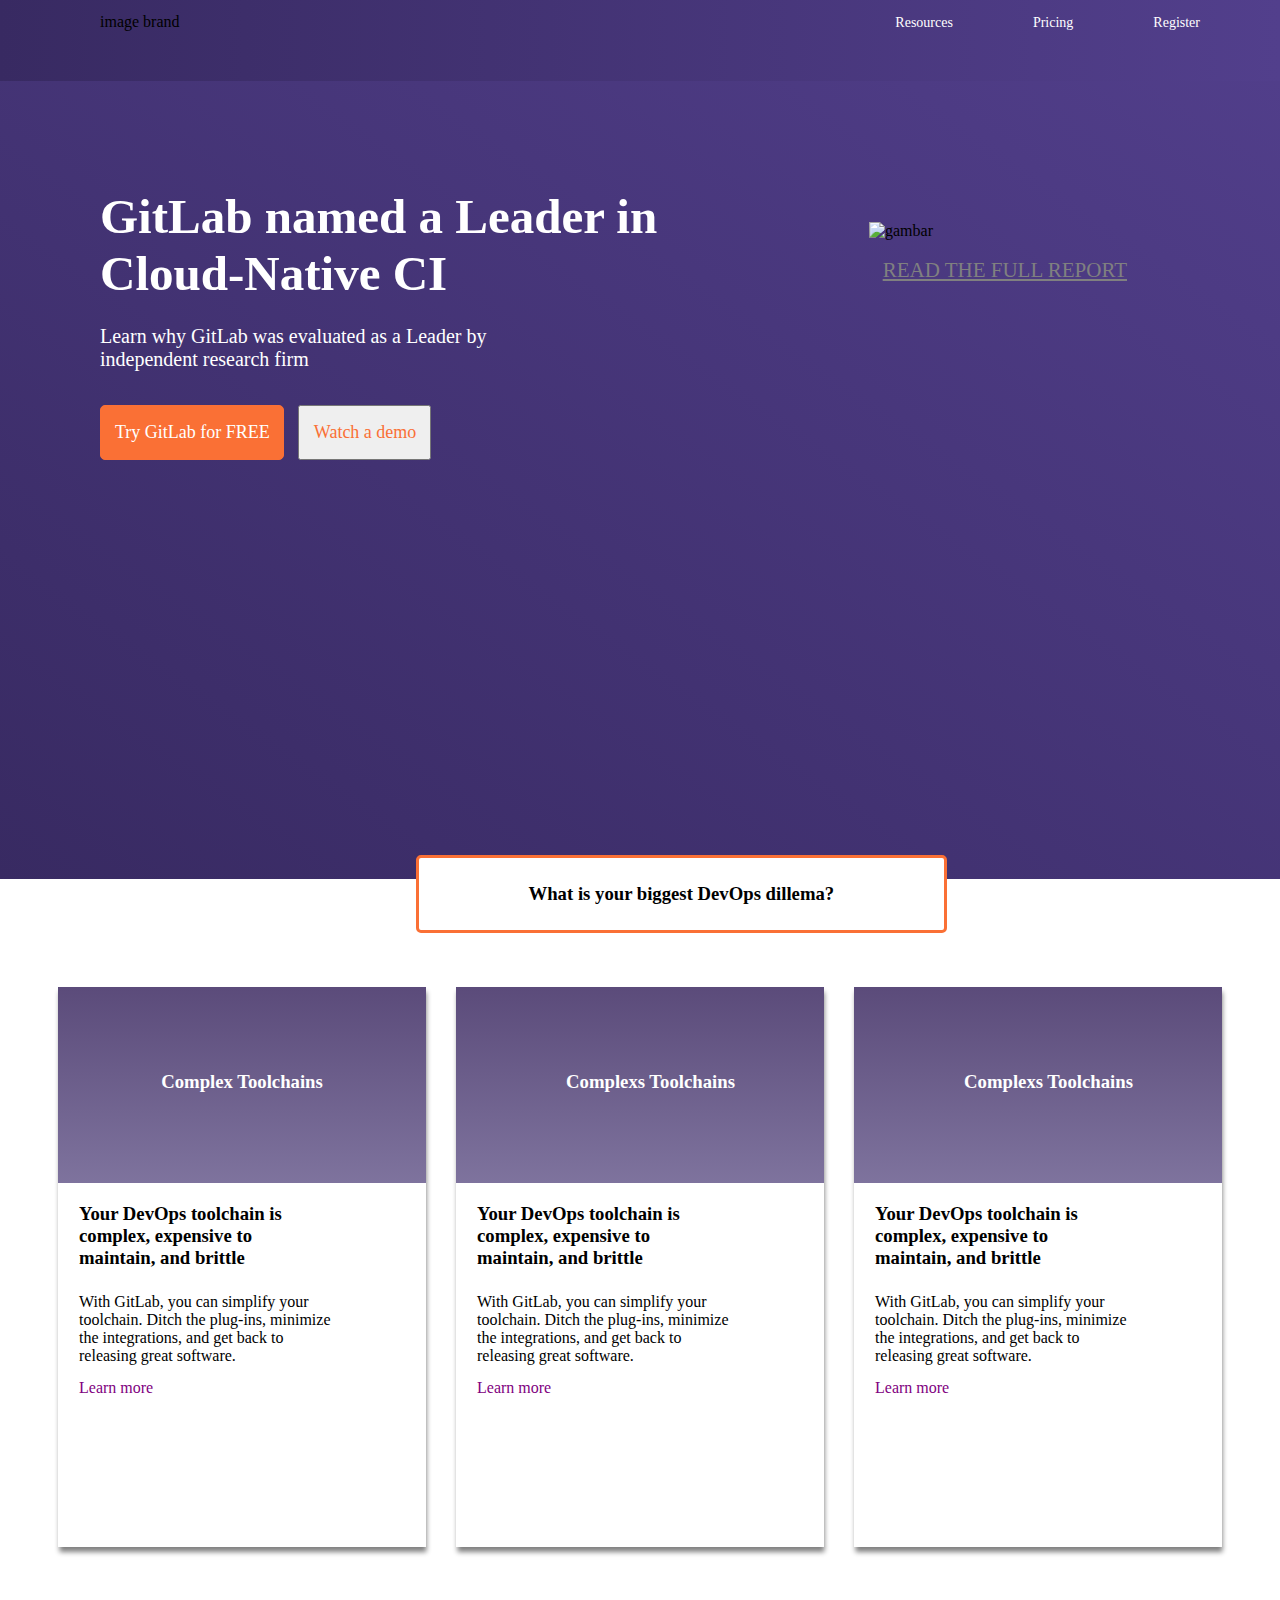
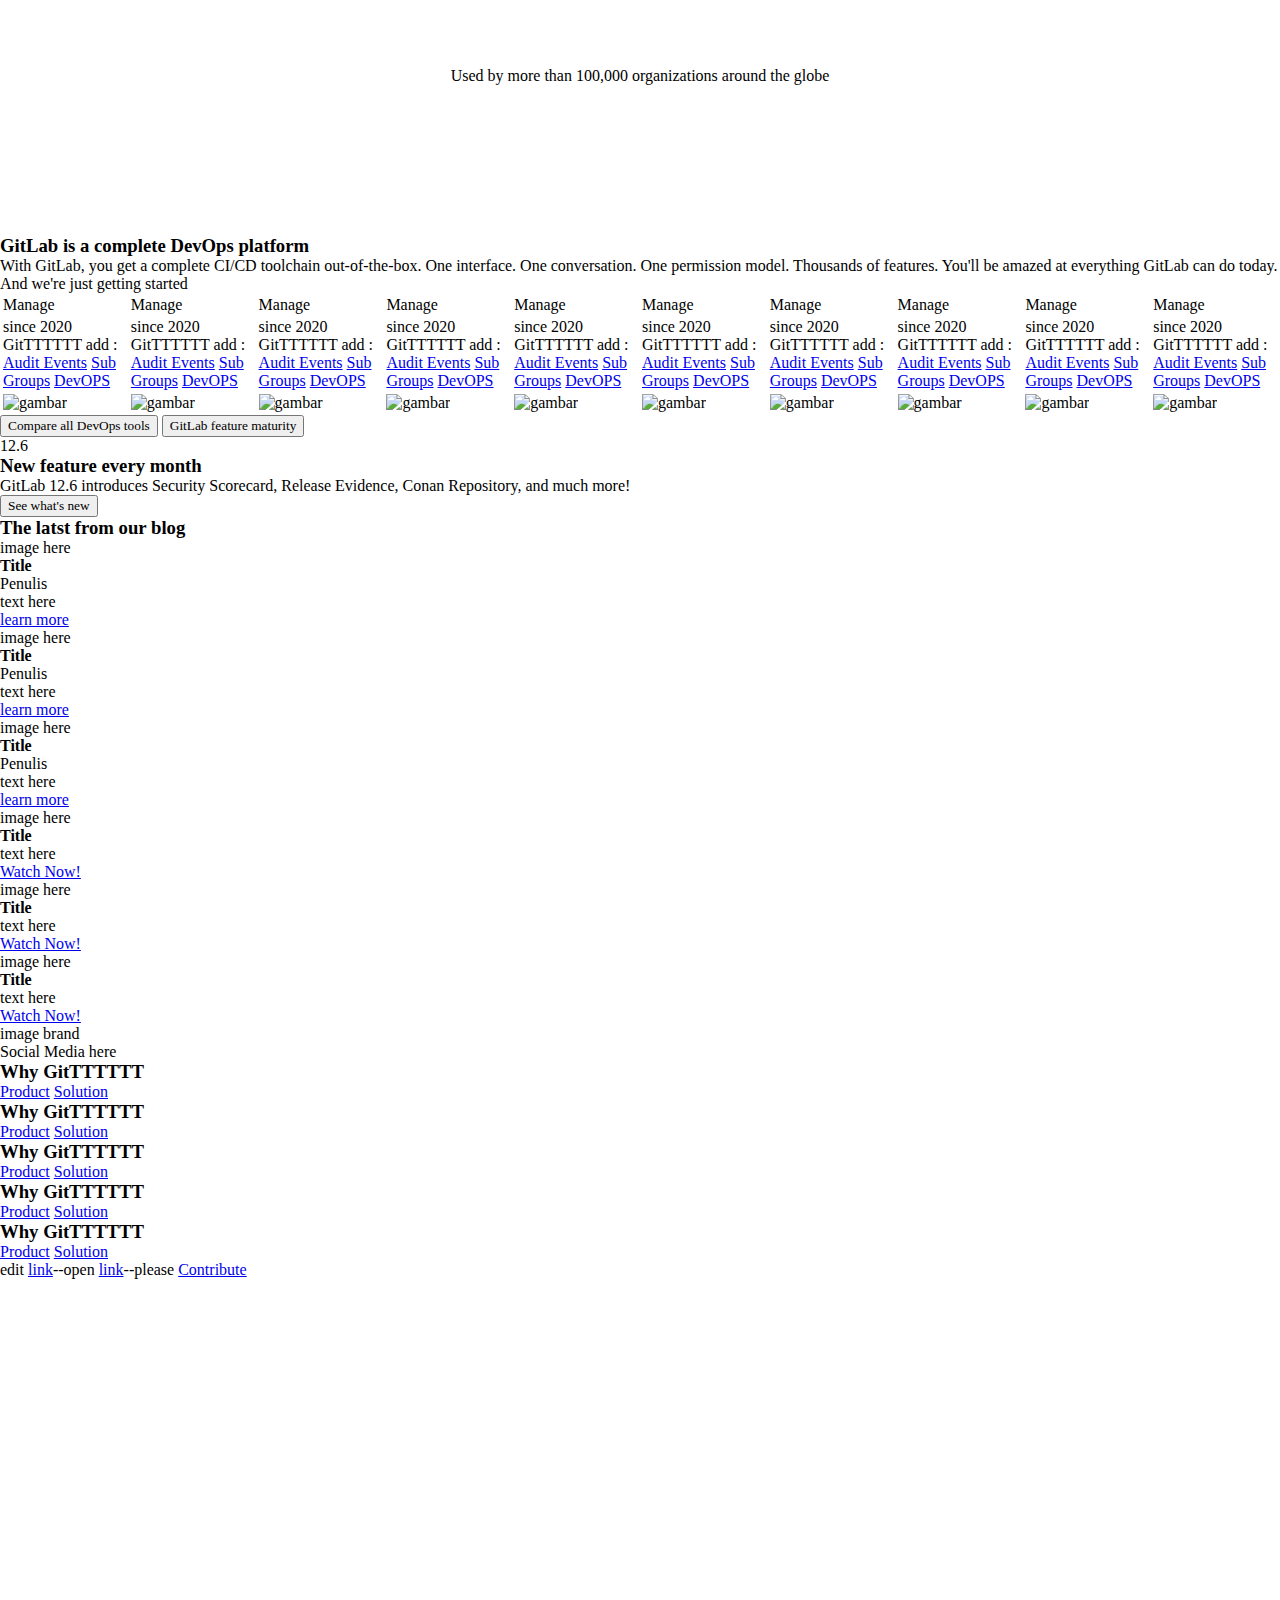
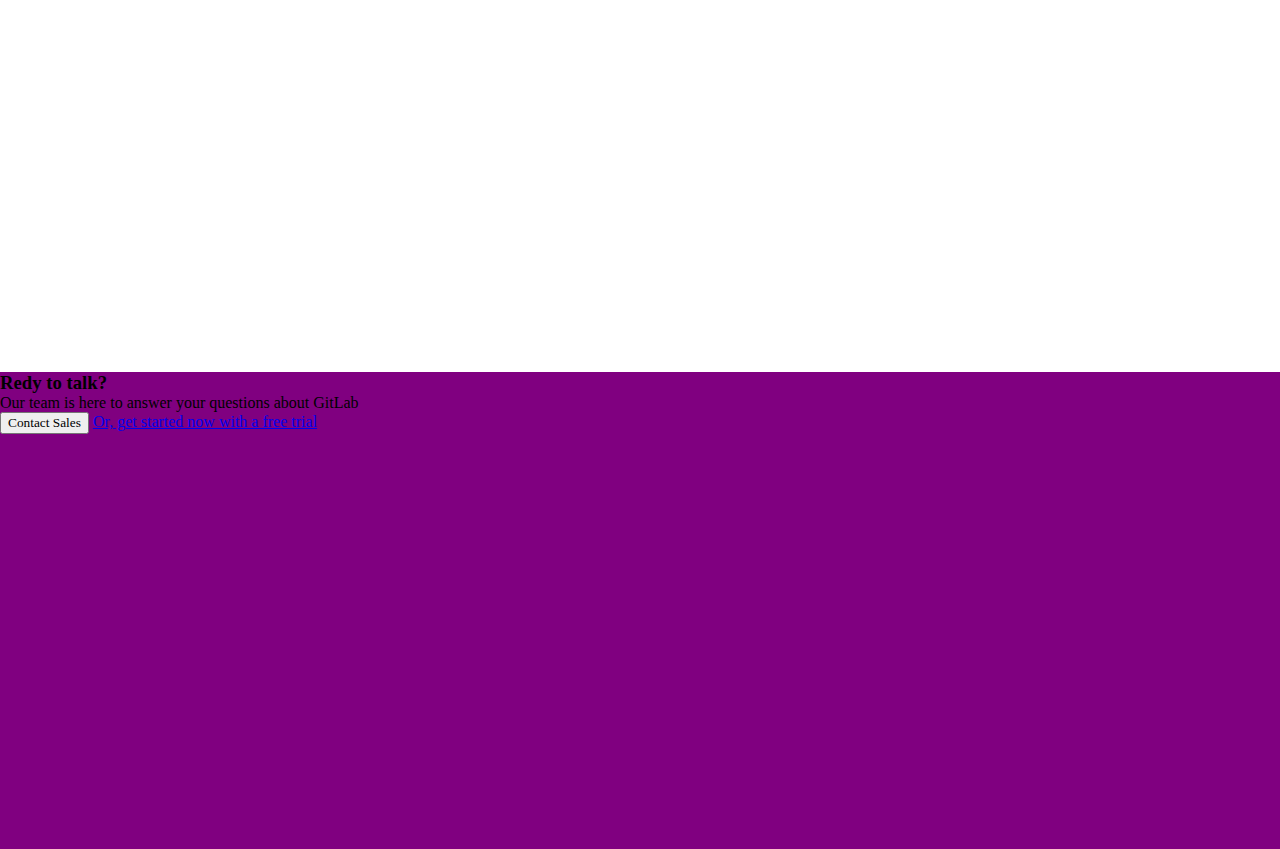
==== home.html @ 08afa69a "[HAKIM] Home finishing" ====
<!DOCTYPE html>
<!--pengenalan ini html 5-->
<html>
  <head>
    <title>My first template is likes gitlab</title>
    <link
      rel="stylesheet"
      href="./style/home.css"
      type="text/css"
      media="all"
    />
  </head>
  <body>
    <header>
      <div id="main-Nav">
        <div class="brand-Nav">image brand</div>
        <div class="list-Nav">
          <li><a href="#">Register</a></li>
          <li><a href="#">Pricing</a></li>
          <li><a href="#">Resources</a></li>
        </div>
      </div>
      <div id="main-HeaderBanner">
        <div id="left-HeaderBanner">
          <h1>GitLab named a Leader in<br />Cloud-Native CI</h1>
          <p>
            Learn why GitLab was evaluated as a Leader by<br />independent
            research firm
          </p>
          <button class="btn-try">Try GitLab for FREE</button>
          <button class="btn-watch">Watch a demo</button>
        </div>
        <div id="right-HeaderBanner">
          <img src="../images/sticky_note_PNG18952.png" alt="gambar" />
          <a href="#">READ THE FULL REPORT</a>
        </div>
      </div>
    </header>

    <section id="section-one">
      <div id="one-quotes">
        <h3>What is your biggest DevOps dillema?</h3>
      </div>
      <div id="one-flexbox">
        <div class="one-flexbox-1">
          <div class="one-flexbox-1-background">
            <h3>Complex Toolchains</h3>
          </div>
          <h3>
            Your DevOps toolchain is <br />
            complex, expensive to <br />maintain, and brittle
          </h3>
          <p>
            With GitLab, you can simplify your<br />toolchain. Ditch the
            plug-ins, minimize<br />the integrations, and get back to<br />releasing
            great software.
          </p>
          <p></p>
          <a href="#">Learn more</a>
        </div>
        <div class="one-flexbox-2">
          <div class="one-flexbox-1-background">
            <h3>Complexs Toolchains</h3>
          </div>
          <h3>
            Your DevOps toolchain is <br />
            complex, expensive to <br />maintain, and brittle
          </h3>
          <p>
            With GitLab, you can simplify your<br />toolchain. Ditch the
            plug-ins, minimize<br />the integrations, and get back to<br />releasing
            great software.
          </p>
          <p></p>
          <a href="#">Learn more</a>
        </div>
        <div class="one-flexbox-3">
          <div class="one-flexbox-1-background">
            <h3>Complexs Toolchains</h3>
          </div>
          <h3>
            Your DevOps toolchain is <br />
            complex, expensive to <br />maintain, and brittle
          </h3>
          <p>
            With GitLab, you can simplify your<br />toolchain. Ditch the
            plug-ins, minimize<br />the integrations, and get back to<br />releasing
            great software.
          </p>
          <p></p>
          <a href="#">Learn more</a>
        </div>
      </div>
      <p style="text-align: center;">
        Used by more than 100,000 organizations around the globe
      </p>
      <div id="one-sponsor">
        <img src="../images/icon/2448651-china/png/038-ink.png" alt="" />
        <img src="../images/icon/2448651-china/png/038-ink.png" alt="" />
        <img src="../images/icon/2448651-china/png/038-ink.png" alt="" />
        <img src="../images/icon/2448651-china/png/038-ink.png" alt="" />
        <img src="../images/icon/2448651-china/png/038-ink.png" alt="" />
        <img src="../images/icon/2448651-china/png/038-ink.png" alt="" />
        <img src="../images/icon/2448651-china/png/038-ink.png" alt="" />
        <img src="../images/icon/2448651-china/png/038-ink.png" alt="" />
        <img src="../images/icon/2448651-china/png/038-ink.png" alt="" />
      </div>

      <div id="one-sponsor">
        <img src="../images/icon/2448651-china/png/038-ink.png" alt="" />
        <img src="../images/icon/2448651-china/png/038-ink.png" alt="" />
        <img src="../images/icon/2448651-china/png/038-ink.png" alt="" />
        <img src="../images/icon/2448651-china/png/038-ink.png" alt="" />
        <img src="../images/icon/2448651-china/png/038-ink.png" alt="" />
        <img src="../images/icon/2448651-china/png/038-ink.png" alt="" />
        <img src="../images/icon/2448651-china/png/038-ink.png" alt="" />
        <img src="../images/icon/2448651-china/png/038-ink.png" alt="" />
        <img src="../images/icon/2448651-china/png/038-ink.png" alt="" />
      </div>

      <div id="one-sponsor">
        <img src="../images/icon/2448651-china/png/038-ink.png" alt="" />
        <img src="../images/icon/2448651-china/png/038-ink.png" alt="" />
        <img src="../images/icon/2448651-china/png/038-ink.png" alt="" />
        <img src="../images/icon/2448651-china/png/038-ink.png" alt="" />
        <img src="../images/icon/2448651-china/png/038-ink.png" alt="" />
        <img src="../images/icon/2448651-china/png/038-ink.png" alt="" />
      </div>
    </section>

    <section id="section-two">
      <h3>Redy to talk?</h3>
      <p>Our team is here to answer your questions about GitLab</p>
      <button>Contact Sales</button>
      <a href="#">Or, get started now with a free trial</a>
    </section>

    <section id="section-three">
      <h3>GitLab is a complete DevOps platform</h3>
      <p>
        With GitLab, you get a complete CI/CD toolchain out-of-the-box. One
        interface. One conversation. One permission model. Thousands of
        features. You'll be amazed at everything GitLab can do today. And we're
        just getting started
      </p>
      <table>
        <thead>
          <tr>
            <td>Manage</td>
            <td>Manage</td>
            <td>Manage</td>
            <td>Manage</td>
            <td>Manage</td>
            <td>Manage</td>
            <td>Manage</td>
            <td>Manage</td>
            <td>Manage</td>
            <td>Manage</td>
          </tr>
        </thead>
        <tbody>
          <tr>
            <td>
              <p>since 2020 GitTTTTTT add :</p>
              <a href="#">Audit Events</a>
              <a href="#">Sub Groups</a>
              <a href="#">DevOPS</a>
            </td>
            <td>
              <p>since 2020 GitTTTTTT add :</p>
              <a href="#">Audit Events</a>
              <a href="#">Sub Groups</a>
              <a href="#">DevOPS</a>
            </td>
            <td>
              <p>since 2020 GitTTTTTT add :</p>
              <a href="#">Audit Events</a>
              <a href="#">Sub Groups</a>
              <a href="#">DevOPS</a>
            </td>
            <td>
              <p>since 2020 GitTTTTTT add :</p>
              <a href="#">Audit Events</a>
              <a href="#">Sub Groups</a>
              <a href="#">DevOPS</a>
            </td>
            <td>
              <p>since 2020 GitTTTTTT add :</p>
              <a href="#">Audit Events</a>
              <a href="#">Sub Groups</a>
              <a href="#">DevOPS</a>
            </td>
            <td>
              <p>since 2020 GitTTTTTT add :</p>
              <a href="#">Audit Events</a>
              <a href="#">Sub Groups</a>
              <a href="#">DevOPS</a>
            </td>
            <td>
              <p>since 2020 GitTTTTTT add :</p>
              <a href="#">Audit Events</a>
              <a href="#">Sub Groups</a>
              <a href="#">DevOPS</a>
            </td>
            <td>
              <p>since 2020 GitTTTTTT add :</p>
              <a href="#">Audit Events</a>
              <a href="#">Sub Groups</a>
              <a href="#">DevOPS</a>
            </td>
            <td>
              <p>since 2020 GitTTTTTT add :</p>
              <a href="#">Audit Events</a>
              <a href="#">Sub Groups</a>
              <a href="#">DevOPS</a>
            </td>
            <td>
              <p>since 2020 GitTTTTTT add :</p>
              <a href="#">Audit Events</a>
              <a href="#">Sub Groups</a>
              <a href="#">DevOPS</a>
            </td>
          </tr>
          <tr>
            <td><img src="#" alt="gambar" /></td>
            <td><img src="#" alt="gambar" /></td>
            <td><img src="#" alt="gambar" /></td>
            <td><img src="#" alt="gambar" /></td>
            <td><img src="#" alt="gambar" /></td>
            <td><img src="#" alt="gambar" /></td>
            <td><img src="#" alt="gambar" /></td>
            <td><img src="#" alt="gambar" /></td>
            <td><img src="#" alt="gambar" /></td>
            <td><img src="#" alt="gambar" /></td>
          </tr>
        </tbody>
      </table>
      <div>
        <button>Compare all DevOps tools</button>
        <button>GitLab feature maturity</button>
      </div>
    </section>

    <section>
      <span>12.6</span>
      <h3>New feature every month</h3>
      <p>
        GitLab 12.6 introduces Security Scorecard, Release Evidence, Conan
        Repository, and much more!
      </p>
      <button>See what's new</button>
    </section>

    <section>
      <h3>The latst from our blog</h3>
      <div>
        <div>
          <div>image here</div>
          <h4>Title</h4>
          <p>Penulis</p>
          <p>text here</p>
          <a href="#">learn more</a>
        </div>
        <div>
          <div>image here</div>
          <h4>Title</h4>
          <p>Penulis</p>
          <p>text here</p>
          <a href="#">learn more</a>
        </div>
        <div>
          <div>image here</div>
          <h4>Title</h4>
          <p>Penulis</p>
          <p>text here</p>
          <a href="#">learn more</a>
        </div>
      </div>
      <div>
        <div>
          <div>image here</div>
          <h4>Title</h4>
          <p>text here</p>
          <a href="#">Watch Now!</a>
        </div>
        <div>
          <div>image here</div>
          <h4>Title</h4>
          <p>text here</p>
          <a href="#">Watch Now!</a>
        </div>
        <div>
          <div>image here</div>
          <h4>Title</h4>
          <p>text here</p>
          <a href="#">Watch Now!</a>
        </div>
      </div>
    </section>

    <footer>
      <div>image brand</div>
      <div>
        Social Media here
      </div>
      <div>
        <div>
          <h3>Why GitTTTTTT</h3>
          <a href="#">Product</a>
          <a href="#">Solution</a>
        </div>
        <div>
          <h3>Why GitTTTTTT</h3>
          <a href="#">Product</a>
          <a href="#">Solution</a>
        </div>
        <div>
          <h3>Why GitTTTTTT</h3>
          <a href="#">Product</a>
          <a href="#">Solution</a>
        </div>
        <div>
          <h3>Why GitTTTTTT</h3>
          <a href="#">Product</a>
          <a href="#">Solution</a>
        </div>
        <div>
          <h3>Why GitTTTTTT</h3>
          <a href="#">Product</a>
          <a href="#">Solution</a>
        </div>
      </div>
      <div>
        <p>
          edit <a href="#">link</a>--open <a href="#">link</a>--please
          <a href="#">Contribute</a>
        </p>
      </div>
    </footer>
  </body>
</html>
---- style/home.css ----
/*
 *
 * id -> #
 * class -> .
 */

* {
  margin: 0;
  font-family: 'sans-serif';
}

/* Header */
/*Navigation */
#main-Nav {
  background-image: linear-gradient(to left, rgb(82, 63, 140), rgb(56, 42, 98));
  width: 100%;
  height: 9%;
  position: fixed;
  z-index: 9999;
}

.brand-Nav {
  display: block;
  float: left;
  margin-left: 100px;
  padding-top: 13px;
}

.list-Nav li {
  display: inline;
  float: right;
  margin-right: 30px;
  padding-right: 50px;
  padding-top: 13px;
}

.list-Nav li a {
  color: white;
  font-size: 14px;
  text-decoration: none;
}
/*end Navigation*/
/*Banner*/
#main-HeaderBanner {
  background-image: linear-gradient(
    to right top,
    rgba(56, 42, 98, 1),
    rgba(82, 63, 140, 1)
  );
  /*url('../../images/1.jpeg');*/
  padding-top: 60px;
  height: 91vh;
}

#left-HeaderBanner {
  padding-top: 10vw;
  padding-left: 100px;
  float: left;
  color: white;
}

#left-HeaderBanner h1 {
  font-size: 49px;
}

#left-HeaderBanner p {
  font-size: 20px;
  padding-top: 23px;
}

#left-HeaderBanner button {
  margin-top: 34px;
  height: 55px;
  font-size: 18px;
  margin-right: 10px;
  padding-right: 13px;
  padding-left: 14px;
}

.btn-try {
  color: white;
  background-color: #fa7035;
  border: 1px solid #fa7035;
  border-radius: 5px;
}

.btn-watch {
  color: #fa7035;
}

#right-HeaderBanner {
  /*padding-top: 50vh;*/
  /*padding-right: 100px;*/
  /*float: right;*/
  /*padding-top: 23vh;*/
  /*padding-right: 1px;*/
}

#right-HeaderBanner a {
  float: right;
  color: grey;
  padding-top: 2vh;
  padding-right: 153px;
  font-size: 21px;
}

#right-HeaderBanner img {
  float: right;
  width: 20%;
  padding-top: 18vh;
  padding-right: 155px;
}
/*end Banner*/
/*end Header */

/*Section 1*/
/*Main Section 1*/
#section-one {
  /*background-color: lightblue;*/
}

/*end Main Section 1*/
/*Quotes 1*/
#one-quotes {
  top: 95vh;
  right: 26%;
  position: absolute;
  background-color: white;
  border: 3px solid #fa7035;
  border-radius: 5px;
  padding-top: 25px;
  padding-bottom: 25px;
  padding-right: 110px;
  padding-left: 110px;
}
/*end Quotes 1*/
/*Center FlexBox*/
#one-flexbox {
  display: flex;
  justify-content: center;
  align-items: center;
  margin-bottom: 120px;
  margin-top: 18px;
}

.one-flexbox-1 {
  width: 23rem;
  height: 35rem;
  box-shadow: 0.9px 5px 5px grey;
  margin-top: 10vh;
  margin-right: 30px;
}

.one-flexbox-1 h3 {
  padding-top: 20px;
  padding-bottom: 10px;
  padding-left: 21px;
}

.one-flexbox-1 p {
  padding-top: 14px;
  padding-left: 21px;
}

.one-flexbox-1 a {
  color: purple;
  text-decoration: none;
  padding-left: 21px;
}

.one-flexbox-1-background {
  background-image: linear-gradient(
      to bottom,
      rgba(50, 30, 89, 0.8),
      rgba(94, 80, 133, 0.8)
    ),
    url(../../images/1.jpeg);
  background-size: 100%;
  padding-top: 4rem;
  padding-bottom: 5rem;
  text-align: center;
  color: white;
}

.one-flexbox-1-background h3 {
  padding-left: 0px;
}

.one-flexbox-2 {
  width: 23rem;
  height: 35rem;
  box-shadow: 0.9px 5px 5px grey;
  margin-top: 10vh;
  margin-right: 30px;
}

.one-flexbox-2 h3 {
  padding-top: 20px;
  padding-bottom: 10px;
  padding-left: 21px;
}

.one-flexbox-2 p {
  padding-top: 14px;
  padding-left: 21px;
}

.one-flexbox-2 a {
  color: purple;
  text-decoration: none;
  padding-left: 21px;
}

.one-flexbox-2-background {
  background-image: linear-gradient(
      to bottom,
      rgba(50, 30, 89, 0.8),
      rgba(94, 80, 133, 0.8)
    ),
    url(../../images/1.jpeg);
  background-size: 300px;
  padding-top: 4rem;
  padding-bottom: 5rem;
  text-align: center;
  color: white;
}

.one-flexbox-2-background h3 {
  padding-left: 0px;
}

.one-flexbox-3 {
  width: 23rem;
  height: 35rem;
  box-shadow: 0.9px 5px 5px grey;
  margin-top: 10vh;
}

.one-flexbox-3 h3 {
  padding-top: 20px;
  padding-bottom: 10px;
  padding-left: 21px;
}

.one-flexbox-3 p {
  padding-top: 14px;
  padding-left: 21px;
}

.one-flexbox-3 a {
  color: purple;
  text-decoration: none;
  padding-left: 21px;
}

.one-flexbox-3-background {
  background-image: linear-gradient(
      to bottom,
      rgba(50, 30, 89, 0.8),
      rgba(94, 80, 133, 0.8)
    ),
    url(../../images/1.jpeg);
  background-size: 300px;
  padding-top: 4rem;
  padding-bottom: 5rem;
  text-align: center;
  color: white;
}

.one-flexbox-3-background h3 {
  padding-left: 0px;
}

/*end Center FlexBox*/
/*Sponsor*/
#one-sponsor {
  /*width: 5%;*/
  display: flex;
  justify-content: center;
  align-items: center;
  left: 150px;
  margin-top: 50px;
  top: 240%;
}

#one-sponsor img {
  width: 5%;
  padding-right: 40px;
}
/*end Sponsor*/
/*end Section 1*/

/*Section 2*/
/*Main Section 2*/
#section-two {
  background-color: purple;
  height: 53%;
  width: 100%;
  position: absolute;
  margin-top: 193vh;
}
/*end Main Section 2*/
/*end Section 2*/

/*Section 3*/
/*Main Section 3*/
#section-three {
  /*background-color: grey;*/
  /*height: 300%;*/
  /*position: absolute;*/
  /*margin-top: 246vh;*/
}
/*end Main Section 3*/
/*end Section 3*/
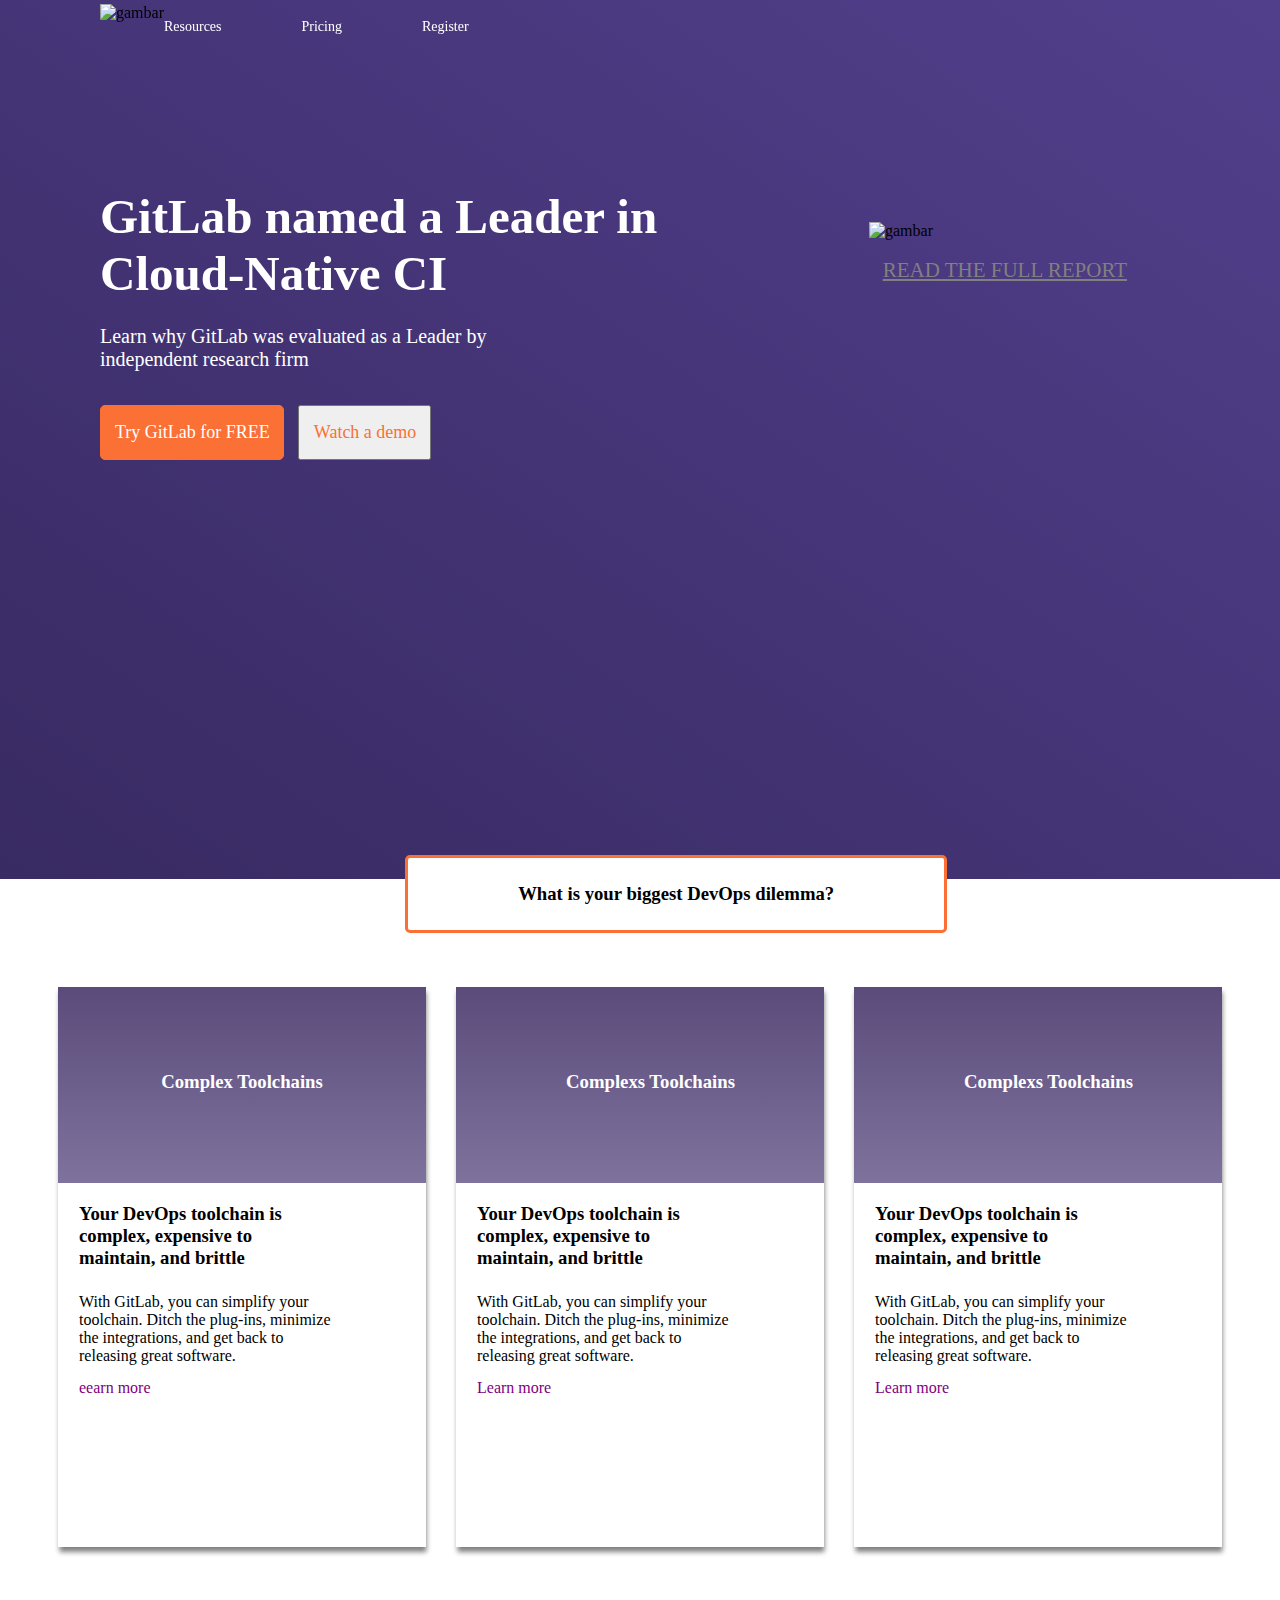
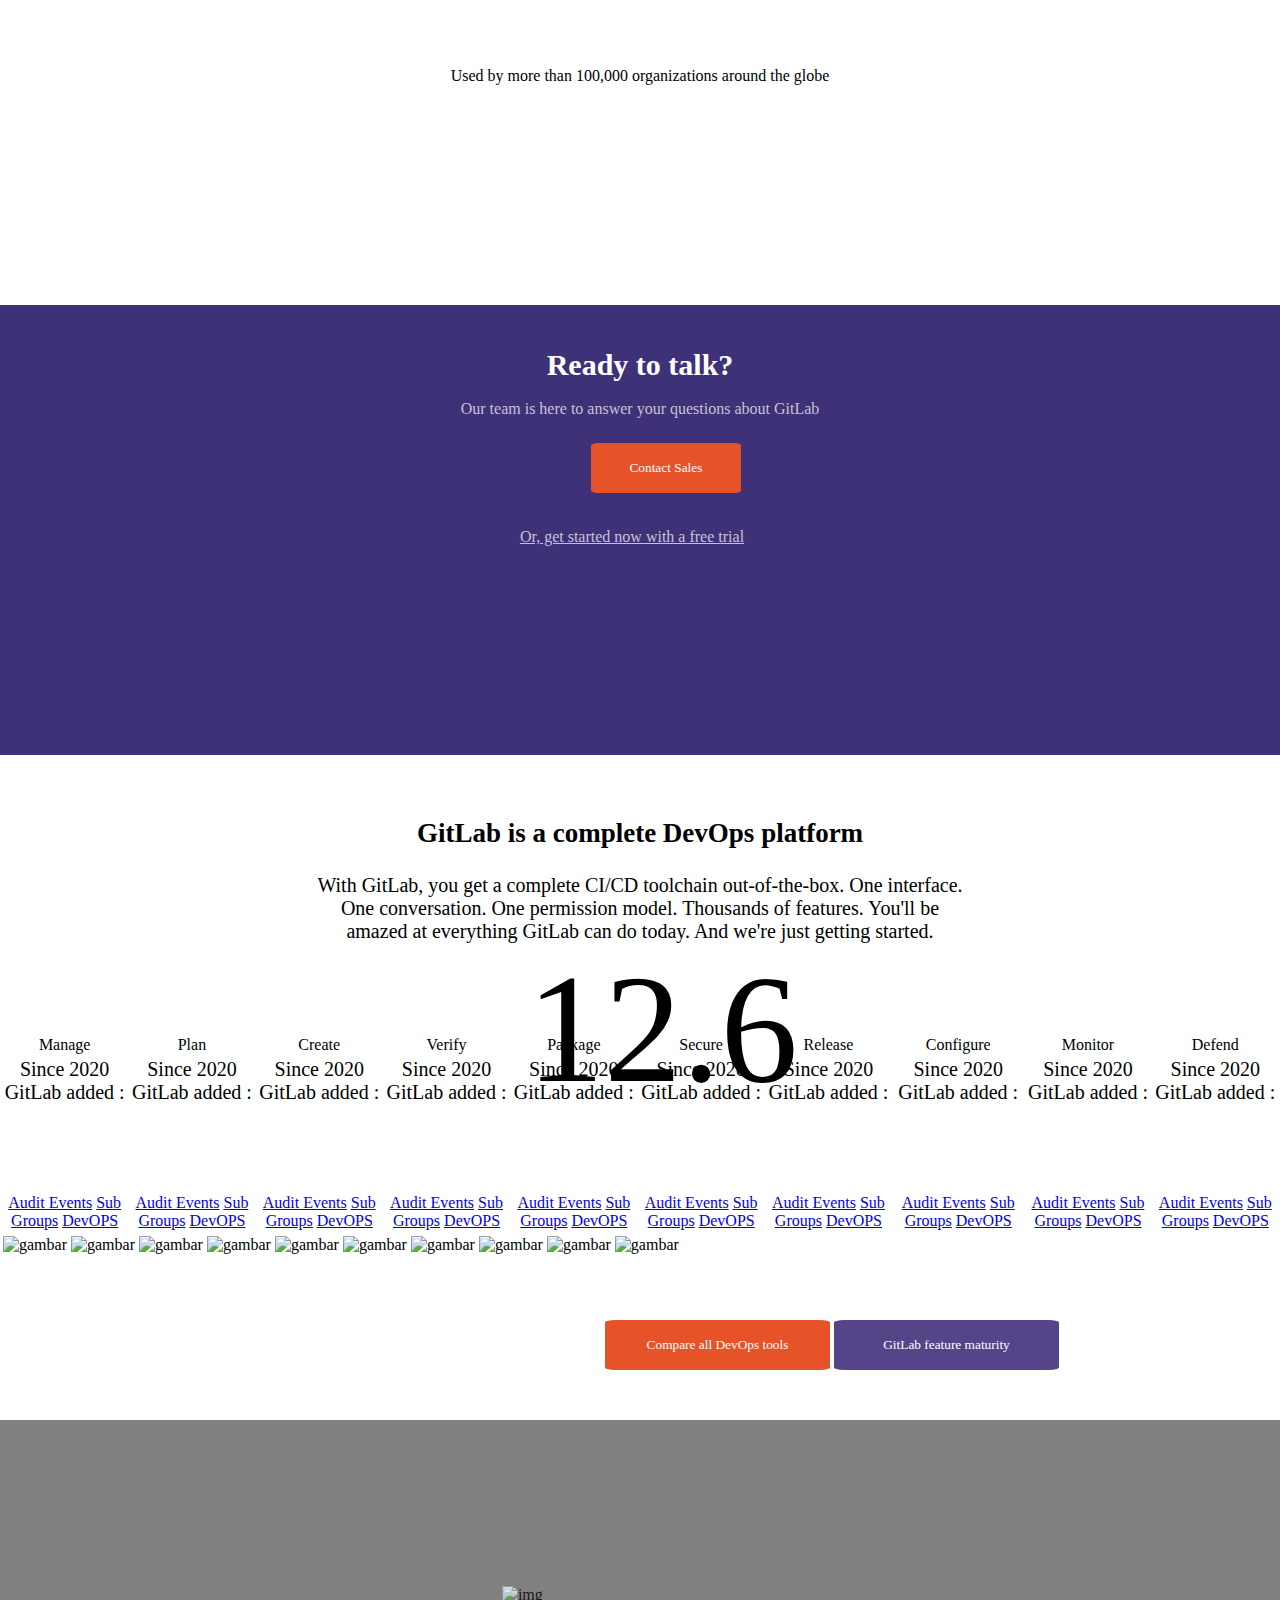
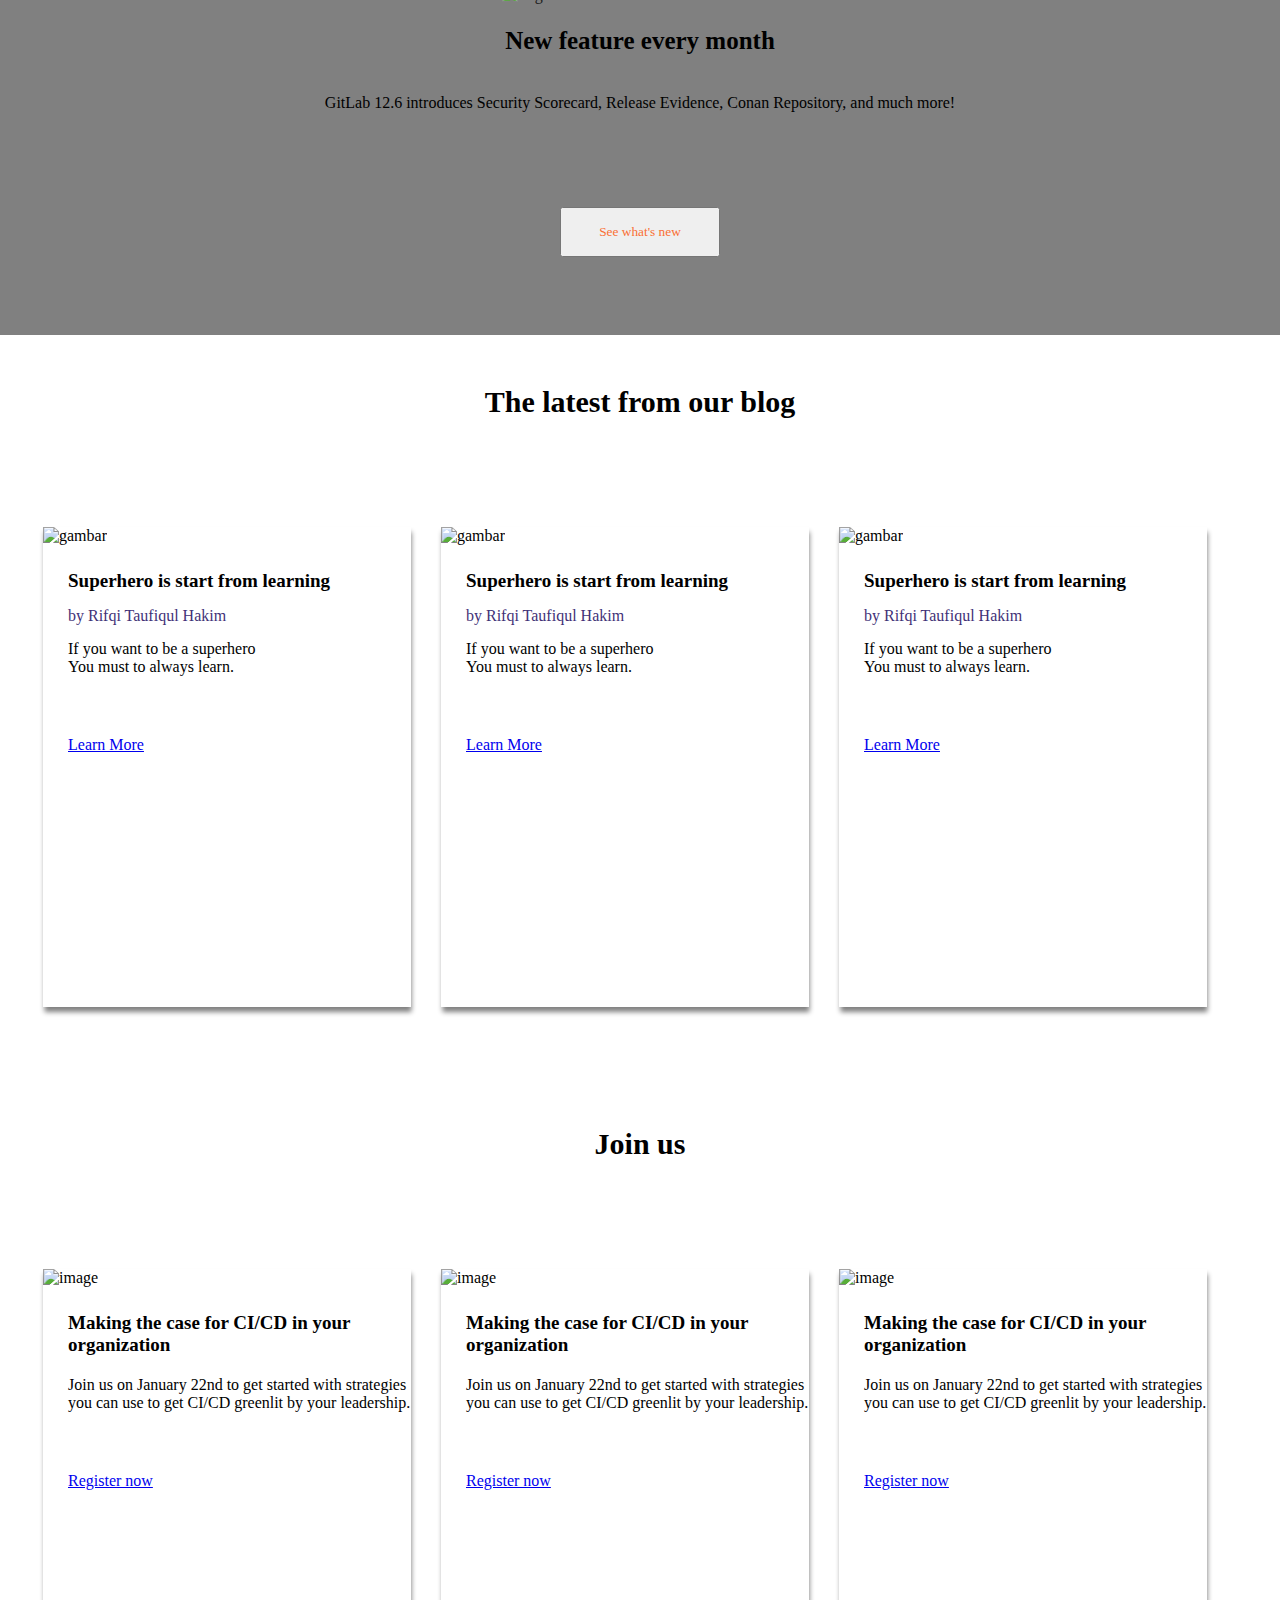
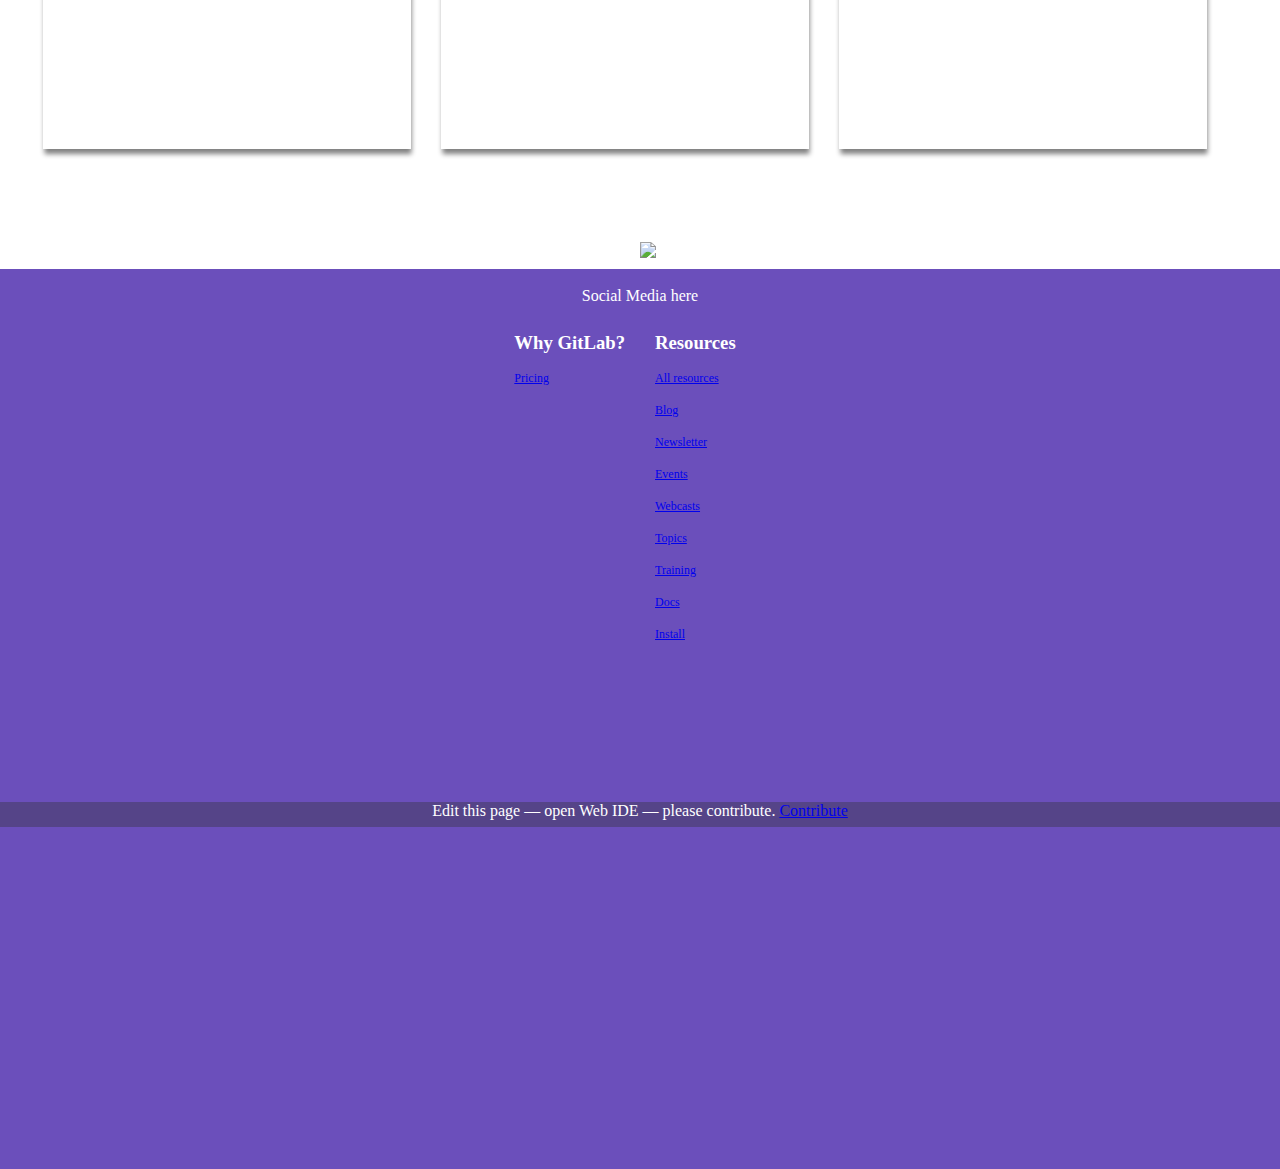
==== commit f6d35043: "[HAKIM] home" ====
--- a/home.html
+++ b/home.html
@@ -1,7 +1,8 @@
 <!DOCTYPE html>
 <!--pengenalan ini html 5-->
 <html>
-  <head>
+<head>
+    <link rel="shortcut icon" href="../images/logo.png" type="image/x-icon" />
     <title>My first template is likes gitlab</title>
     <link
       rel="stylesheet"
@@ -12,9 +13,10 @@
   </head>
   <body>
     <header>
-      <div id="main-Nav">
-        <div class="brand-Nav">image brand</div>
-        <div class="list-Nav">
+      <div class="main-Nav">
+        <div class="brand-Nav">
+          <img src="../images/logo.png" alt="gambar" />
+
           <li><a href="#">Register</a></li>
           <li><a href="#">Pricing</a></li>
           <li><a href="#">Resources</a></li>
@@ -39,7 +41,7 @@
 
     <section id="section-one">
       <div id="one-quotes">
-        <h3>What is your biggest DevOps dillema?</h3>
+        <h3>What is your biggest DevOps dilemma?</h3>
       </div>
       <div id="one-flexbox">
         <div class="one-flexbox-1">
@@ -56,7 +58,7 @@
             great software.
           </p>
           <p></p>
-          <a href="#">Learn more</a>
+          <a href="#">eearn more</a>
         </div>
         <div class="one-flexbox-2">
           <div class="one-flexbox-1-background">
@@ -129,7 +131,7 @@
     </section>
 
     <section id="section-two">
-      <h3>Redy to talk?</h3>
+      <h3>Ready to talk?</h3>
       <p>Our team is here to answer your questions about GitLab</p>
       <button>Contact Sales</button>
       <a href="#">Or, get started now with a free trial</a>
@@ -139,203 +141,239 @@
       <h3>GitLab is a complete DevOps platform</h3>
       <p>
         With GitLab, you get a complete CI/CD toolchain out-of-the-box. One
-        interface. One conversation. One permission model. Thousands of
-        features. You'll be amazed at everything GitLab can do today. And we're
-        just getting started
+        interface. <br /> One conversation. One permission model. Thousands of
+        features. You'll be <br /> amazed at everything GitLab can do today. And we're
+        just getting started.
       </p>
-      <table>
+      <table id="table">
         <thead>
           <tr>
             <td>Manage</td>
-            <td>Manage</td>
-            <td>Manage</td>
-            <td>Manage</td>
-            <td>Manage</td>
-            <td>Manage</td>
-            <td>Manage</td>
-            <td>Manage</td>
-            <td>Manage</td>
-            <td>Manage</td>
+            <td>Plan</td>
+            <td>Create</td>
+            <td>Verify</td>
+            <td>Package</td>
+            <td>Secure</td>
+            <td>Release</td>
+            <td>Configure</td>
+            <td>Monitor</td>
+            <td>Defend</td>
           </tr>
         </thead>
         <tbody>
           <tr>
             <td>
-              <p>since 2020 GitTTTTTT add :</p>
-              <a href="#">Audit Events</a>
-              <a href="#">Sub Groups</a>
-              <a href="#">DevOPS</a>
-            </td>
-            <td>
-              <p>since 2020 GitTTTTTT add :</p>
-              <a href="#">Audit Events</a>
-              <a href="#">Sub Groups</a>
-              <a href="#">DevOPS</a>
-            </td>
-            <td>
-              <p>since 2020 GitTTTTTT add :</p>
-              <a href="#">Audit Events</a>
-              <a href="#">Sub Groups</a>
-              <a href="#">DevOPS</a>
-            </td>
-            <td>
-              <p>since 2020 GitTTTTTT add :</p>
-              <a href="#">Audit Events</a>
-              <a href="#">Sub Groups</a>
-              <a href="#">DevOPS</a>
-            </td>
-            <td>
-              <p>since 2020 GitTTTTTT add :</p>
-              <a href="#">Audit Events</a>
-              <a href="#">Sub Groups</a>
-              <a href="#">DevOPS</a>
-            </td>
-            <td>
-              <p>since 2020 GitTTTTTT add :</p>
-              <a href="#">Audit Events</a>
-              <a href="#">Sub Groups</a>
-              <a href="#">DevOPS</a>
-            </td>
-            <td>
-              <p>since 2020 GitTTTTTT add :</p>
-              <a href="#">Audit Events</a>
-              <a href="#">Sub Groups</a>
-              <a href="#">DevOPS</a>
-            </td>
-            <td>
-              <p>since 2020 GitTTTTTT add :</p>
-              <a href="#">Audit Events</a>
-              <a href="#">Sub Groups</a>
-              <a href="#">DevOPS</a>
-            </td>
-            <td>
-              <p>since 2020 GitTTTTTT add :</p>
-              <a href="#">Audit Events</a>
-              <a href="#">Sub Groups</a>
-              <a href="#">DevOPS</a>
-            </td>
-            <td>
-              <p>since 2020 GitTTTTTT add :</p>
-              <a href="#">Audit Events</a>
-              <a href="#">Sub Groups</a>
-              <a href="#">DevOPS</a>
-            </td>
-          </tr>
-          <tr>
-            <td><img src="#" alt="gambar" /></td>
-            <td><img src="#" alt="gambar" /></td>
-            <td><img src="#" alt="gambar" /></td>
-            <td><img src="#" alt="gambar" /></td>
-            <td><img src="#" alt="gambar" /></td>
-            <td><img src="#" alt="gambar" /></td>
-            <td><img src="#" alt="gambar" /></td>
-            <td><img src="#" alt="gambar" /></td>
-            <td><img src="#" alt="gambar" /></td>
-            <td><img src="#" alt="gambar" /></td>
+              <p>Since 2020 GitLab added :</p>
+              <a href="#">Audit Events</a>
+              <a href="#">Sub Groups</a>
+              <a href="#">DevOPS</a>
+            </td>
+            <td>
+              <p>Since 2020 GitLab added :</p>
+              <a href="#">Audit Events</a>
+              <a href="#">Sub Groups</a>
+              <a href="#">DevOPS</a>
+            </td>
+            <td>
+              <p>Since 2020 GitLab added :</p>
+              <a href="#">Audit Events</a>
+              <a href="#">Sub Groups</a>
+              <a href="#">DevOPS</a>
+            </td>
+            <td>
+              <p>Since 2020 GitLab added :</p>
+              <a href="#">Audit Events</a>
+              <a href="#">Sub Groups</a>
+              <a href="#">DevOPS</a>
+            </td>
+            <td>
+              <p>Since 2020 GitLab added :</p>
+              <a href="#">Audit Events</a>
+              <a href="#">Sub Groups</a>
+              <a href="#">DevOPS</a>
+            </td>
+            <td>
+              <p>Since 2020 GitLab added :</p>
+              <a href="#">Audit Events</a>
+              <a href="#">Sub Groups</a>
+              <a href="#">DevOPS</a>
+            </td>
+            <td>
+              <p>Since 2020 GitLab added :</p>
+              <a href="#">Audit Events</a>
+              <a href="#">Sub Groups</a>
+              <a href="#">DevOPS</a>
+            </td>
+            <td>
+              <p>Since 2020 GitLab added :</p>
+              <a href="#">Audit Events</a>
+              <a href="#">Sub Groups</a>
+              <a href="#">DevOPS</a>
+            </td>
+            <td>
+              <p>Since 2020 GitLab added :</p>
+              <a href="#">Audit Events</a>
+              <a href="#">Sub Groups</a>
+              <a href="#">DevOPS</a>
+            </td>
+            <td>
+              <p>Since 2020 GitLab added :</p>
+              <a href="#">Audit Events</a>
+              <a href="#">Sub Groups</a>
+              <a href="#">DevOPS</a>
+            </td>
           </tr>
         </tbody>
       </table>
-      <div>
-        <button>Compare all DevOps tools</button>
-        <button>GitLab feature maturity</button>
-      </div>
-    </section>
-
-    <section>
+      <table class="tabless">
+        <tbody>
+          <tr>
+            <td><img src="#" alt="gambar" /></td>
+            <td><img src="#" alt="gambar" /></td>
+            <td><img src="#" alt="gambar" /></td>
+            <td><img src="#" alt="gambar" /></td>
+            <td><img src="#" alt="gambar" /></td>
+            <td><img src="#" alt="gambar" /></td>
+            <td><img src="#" alt="gambar" /></td>
+            <td><img src="#" alt="gambar" /></td>
+            <td><img src="#" alt="gambar" /></td>
+            <td><img src="#" alt="gambar" /></td>
+          </tr>
+        </tbody>
+      </table>
+      <div class="center-position">
+        <button class="btn-1">Compare all DevOps tools</button>
+        <button class="btn-2">GitLab feature maturity</button>
+      </div>
+    </section>
+
+    <section id="section-four">
+      <img src="../images/mountain_PNG16.png" alt="img" />
       <span>12.6</span>
       <h3>New feature every month</h3>
       <p>
         GitLab 12.6 introduces Security Scorecard, Release Evidence, Conan
         Repository, and much more!
       </p>
-      <button>See what's new</button>
-    </section>
-
-    <section>
-      <h3>The latst from our blog</h3>
-      <div>
-        <div>
-          <div>image here</div>
-          <h4>Title</h4>
-          <p>Penulis</p>
-          <p>text here</p>
-          <a href="#">learn more</a>
-        </div>
-        <div>
-          <div>image here</div>
-          <h4>Title</h4>
-          <p>Penulis</p>
-          <p>text here</p>
-          <a href="#">learn more</a>
-        </div>
-        <div>
-          <div>image here</div>
-          <h4>Title</h4>
-          <p>Penulis</p>
-          <p>text here</p>
-          <a href="#">learn more</a>
-        </div>
-      </div>
-      <div>
-        <div>
-          <div>image here</div>
-          <h4>Title</h4>
-          <p>text here</p>
-          <a href="#">Watch Now!</a>
-        </div>
-        <div>
-          <div>image here</div>
-          <h4>Title</h4>
-          <p>text here</p>
-          <a href="#">Watch Now!</a>
-        </div>
-        <div>
-          <div>image here</div>
-          <h4>Title</h4>
-          <p>text here</p>
-          <a href="#">Watch Now!</a>
-        </div>
-      </div>
-    </section>
-
-    <footer>
-      <div>image brand</div>
-      <div>
+      <button class="btn-watch">See what's new</button>
+    </section>
+
+    <section id="section-five">
+      <h3>The latest from our blog</h3>
+      <div id="five-flexbox">
+        <div class="flexbox-size">
+          <div class="img-flexbox">
+            <img src="../images/1.jpeg" alt="gambar" />
+          </div>
+          <h4>Superhero is start from learning</h4>
+          <p class="writer">by Rifqi Taufiqul Hakim</p>
+          <p>
+            If you want to be a superhero <br />
+            You must to always learn.
+          </p>
+          <a href="#">Learn More</a>
+        </div>
+        <div class="flexbox-size">
+          <div class="img-flexbox">
+            <img src="../images/1.jpeg" alt="gambar" />
+          </div>
+          <h4>Superhero is start from learning</h4>
+          <p class="writer">by Rifqi Taufiqul Hakim</p>
+          <p>
+            If you want to be a superhero <br />
+            You must to always learn.
+          </p>
+          <a href="#">Learn More</a>
+        </div>
+        <div class="flexbox-size">
+          <div class="img-flexbox">
+            <img src="../images/1.jpeg" alt="gambar" />
+          </div>
+          <h4>Superhero is start from learning</h4>
+          <p class="writer">by Rifqi Taufiqul Hakim</p>
+          <p>
+            If you want to be a superhero <br />
+            You must to always learn.
+          </p>
+          <a href="#">Learn More</a>
+        </div>
+      </div>
+      <h3>Join us</h3>
+      <div id="five-flexbox">
+        <div class="flexbox-size">
+          <div class="img-flexbox">
+            <img src="../images/1.jpeg" alt="image" />
+          </div>
+          <h4 class="five-h4-join">
+            Making the case for CI/CD in your organization
+          </h4>
+          <p>
+            Join us on January 22nd to get started with strategies you can use
+            to get CI/CD greenlit by your leadership.
+          </p>
+          <a href="#">Register now</a>
+        </div>
+        <div class="flexbox-size">
+          <div class="img-flexbox">
+            <img src="../images/1.jpeg" alt="image" />
+          </div>
+          <h4 class="five-h4-join">
+            Making the case for CI/CD in your organization
+          </h4>
+          <p>
+            Join us on January 22nd to get started with strategies you can use
+            to get CI/CD greenlit by your leadership.
+          </p>
+          <a href="#">Register now</a>
+        </div>
+        <div class="flexbox-size">
+          <div class="img-flexbox">
+            <img src="../images/1.jpeg" alt="image" />
+          </div>
+          <h4 class="five-h4-join">
+            Making the case for CI/CD in your organization
+          </h4>
+          <p>
+            Join us on January 22nd to get started with strategies you can use
+            to get CI/CD greenlit by your leadership.
+          </p>
+          <a href="#">Register now</a>
+        </div>
+      </div>
+    </section>
+
+    <footer id="footer">
+      <div class="mid-relative">
+        <img src="../images/logo.png" alt="gambar" />
+      </div>
+      <div class="icon-media">
         Social Media here
       </div>
-      <div>
-        <div>
-          <h3>Why GitTTTTTT</h3>
-          <a href="#">Product</a>
-          <a href="#">Solution</a>
-        </div>
-        <div>
-          <h3>Why GitTTTTTT</h3>
-          <a href="#">Product</a>
-          <a href="#">Solution</a>
-        </div>
-        <div>
-          <h3>Why GitTTTTTT</h3>
-          <a href="#">Product</a>
-          <a href="#">Solution</a>
-        </div>
-        <div>
-          <h3>Why GitTTTTTT</h3>
-          <a href="#">Product</a>
-          <a href="#">Solution</a>
-        </div>
-        <div>
-          <h3>Why GitTTTTTT</h3>
-          <a href="#">Product</a>
-          <a href="#">Solution</a>
-        </div>
-      </div>
-      <div>
+      <div class="footer-nav">
+        <div class="footer-nav-1">
+          <h3>Why GitLab?</h3>
+          <a href="#">Pricing</a>
+        </div>
+        <div class="footer-nav-1">
+          <h3>Resources</h3>
+          <a href="#">All resources</a>
+          <a href="#">Blog</a>
+          <a href="#">Newsletter</a>
+          <a href="#">Events</a>
+          <a href="#">Webcasts</a>
+          <a href="#">Topics</a>
+          <a href="#">Training</a>
+          <a href="#">Docs</a>
+          <a href="#">Install</a>
+        </div>
+      </div>
+      <div class="footer-editor">
         <p>
-          edit <a href="#">link</a>--open <a href="#">link</a>--please
+          Edit this page — open Web IDE — please contribute.
           <a href="#">Contribute</a>
         </p>
       </div>
     </footer>
+    <script src="./javascript/navbar.js"></script>
   </body>
 </html>
--- a/style/home.css
+++ b/style/home.css
@@ -11,30 +11,44 @@
 
 /* Header */
 /*Navigation */
-#main-Nav {
-  background-image: linear-gradient(to left, rgb(82, 63, 140), rgb(56, 42, 98));
+.main-Nav {
   width: 100%;
   height: 9%;
   position: fixed;
   z-index: 9999;
 }
 
+.change-Nav {
+  background-color: white;
+  position: fixed;
+  width: 100%;
+  height: 9%;
+  position: fixed;
+  z-index: 9999;
+  color: #899db8;
+}
+
 .brand-Nav {
-  display: block;
+  display: inline;
   float: left;
   margin-left: 100px;
-  padding-top: 13px;
-}
-
-.list-Nav li {
-  display: inline;
+  padding-top: 4px;
+}
+
+.brand-Nav img {
+  width: 3%;
+}
+
+.brand-Nav li {
+  /*display: inline;*/
   float: right;
   margin-right: 30px;
   padding-right: 50px;
   padding-top: 13px;
-}
-
-.list-Nav li a {
+  list-style-type: none;
+}
+
+.brand-Nav li a {
   color: white;
   font-size: 14px;
   text-decoration: none;
@@ -115,9 +129,6 @@
 
 /*Section 1*/
 /*Main Section 1*/
-#section-one {
-  /*background-color: lightblue;*/
-}
 
 /*end Main Section 1*/
 /*Quotes 1*/
@@ -293,11 +304,37 @@
 /*Section 2*/
 /*Main Section 2*/
 #section-two {
-  background-color: purple;
-  height: 53%;
-  width: 100%;
-  position: absolute;
-  margin-top: 193vh;
+  text-align: center;
+  background: #3f3177;
+  margin-top: 70px;
+  color: #c6c2d6;
+  height: 50vh;
+}
+
+#section-two h3 {
+  font-size: 30px;
+  color: white;
+  padding-bottom: 18px;
+  padding-top: 43px;
+}
+
+#section-two button {
+  position: relative;
+  left: 140px;
+  margin-top: 25px;
+  background-color: #e65328;
+  height: 50px;
+  width: 150px;
+  color: white;
+  border-radius: 5%;
+  border: 1px solid #e65328;
+}
+
+#section-two a {
+  color: #c6c2d6;
+  position: relative;
+  top: 70px;
+  right: 85px;
 }
 /*end Main Section 2*/
 /*end Section 2*/
@@ -306,9 +343,209 @@
 /*Main Section 3*/
 #section-three {
   /*background-color: grey;*/
-  /*height: 300%;*/
-  /*position: absolute;*/
-  /*margin-top: 246vh;*/
+  text-align: center;
+  margin-top: 63px;
+}
+
+#section-three h3 {
+  font-size: 27px;
+  margin-bottom: 25px;
+}
+
+#section-three p {
+  font-size: 20px;
+  margin-bottom: 90px;
+}
+
+.btn-1 {
+  background-color: #e65328;
+  height: 50px;
+  width: 225px;
+  color: white;
+  border-radius: 5%;
+  border: 1px solid #e65328;
+}
+
+.btn-2 {
+  background-color: #554488;
+  height: 50px;
+  width: 225px;
+  border-radius: 5%;
+  border: 1px solid #554488;
+  color: white;
+}
+
+.center-position {
+  margin-left: 30vw;
+  margin-top: 7vh;
 }
 /*end Main Section 3*/
+/*Table*/
+
+/*end Table*/
 /*end Section 3*/
+
+/*Section 4*/
+#section-four {
+  background-image: url('../../images/lightning.jpg');
+  height: 500px;
+  background-color: grey;
+  text-align: center;
+  color: black;
+  position: relative;
+  z-index: -2;
+  padding-top: 15px;
+  margin-top: 50px;
+  margin-bottom: 50px;
+}
+
+#section-four img {
+  position: relative;
+  top: 2.7vh;
+  left: 20px;
+  opacity: 0.8;
+}
+
+#section-four span {
+  font-size: 155px;
+  position: relative;
+  z-index: -1;
+  bottom: 99%;
+}
+
+#section-four h3 {
+  font-size: 25px;
+  position: absolute;
+  top: 43%;
+  left: 50%;
+  transform: translate(-50%, -50%);
+}
+
+#section-four p {
+  position: absolute;
+  top: 55%;
+  left: 50%;
+  transform: translate(-50%, -50%);
+}
+
+#section-four button {
+  position: absolute;
+  top: 80%;
+  left: 50%;
+  transform: translate(-50%, -50%);
+  height: 50px;
+  width: 160px;
+}
+/*end Section 4*/
+/*Section 5*/
+#section-five {
+  /*background-color: blue;*/
+}
+
+#section-five h3 {
+  text-align: center;
+  font-size: 30px;
+}
+
+#five-flexbox {
+  display: flex;
+  justify-content: center;
+  align-items: center;
+  margin-bottom: 120px;
+  margin-top: 18px;
+}
+
+.img-flexbox img {
+  height: 13rem;
+  /*width: 100%;*/
+  width: 23rem;
+}
+
+.flexbox-size {
+  width: 23rem;
+  height: 30rem;
+  box-shadow: 0.9px 5px 5px grey;
+  margin-top: 10vh;
+  margin-right: 30px;
+}
+
+.flexbox-size h4 {
+  font-size: 19px;
+  padding-top: 25px;
+  padding-left: 25px;
+}
+
+.flexbox-size p {
+  padding-left: 25px;
+}
+
+.flexbox-size a {
+  position: relative;
+  top: 60px;
+  padding-left: 25px;
+}
+
+.five-h4-join {
+  font-size: 19px;
+  padding-top: 25px;
+  padding-left: 25px;
+  padding-bottom: 20px;
+}
+
+.writer {
+  color: #3f3177;
+  padding-top: 15px;
+  padding-bottom: 15px;
+  padding-left: 25px;
+}
+/*end Section 5*/
+/*Footer*/
+#footer {
+  background-color: #6b4fbb;
+  height: 100vh;
+  color: white;
+}
+
+.mid-relative {
+  position: relative;
+  /*left: 48%;*/
+  bottom: 3%;
+  margin-left: 50%;
+  /*background-color: blue;*/
+}
+
+.mid-relative img {
+  width: 5%;
+}
+
+.icon-media {
+  text-align: center;
+}
+
+.footer-nav {
+  display: flex;
+  justify-content: center;
+}
+
+.footer-nav-1 {
+  padding-top: 27px;
+  padding-right: 30px;
+  /*display: grid;*/
+  /*grid-template-rows: 35px 25px 25px 25px;*/
+  display: flex;
+  flex-direction: column;
+}
+
+.footer-nav-1 a {
+  font-size: 12px;
+  /*padding-bottom: 1px;*/
+  padding-top: 17px;
+}
+
+.footer-editor {
+  background-color: #554488;
+  margin-top: 160px;
+  height: 25px;
+  text-align: center;
+}
+/*end Footer*/
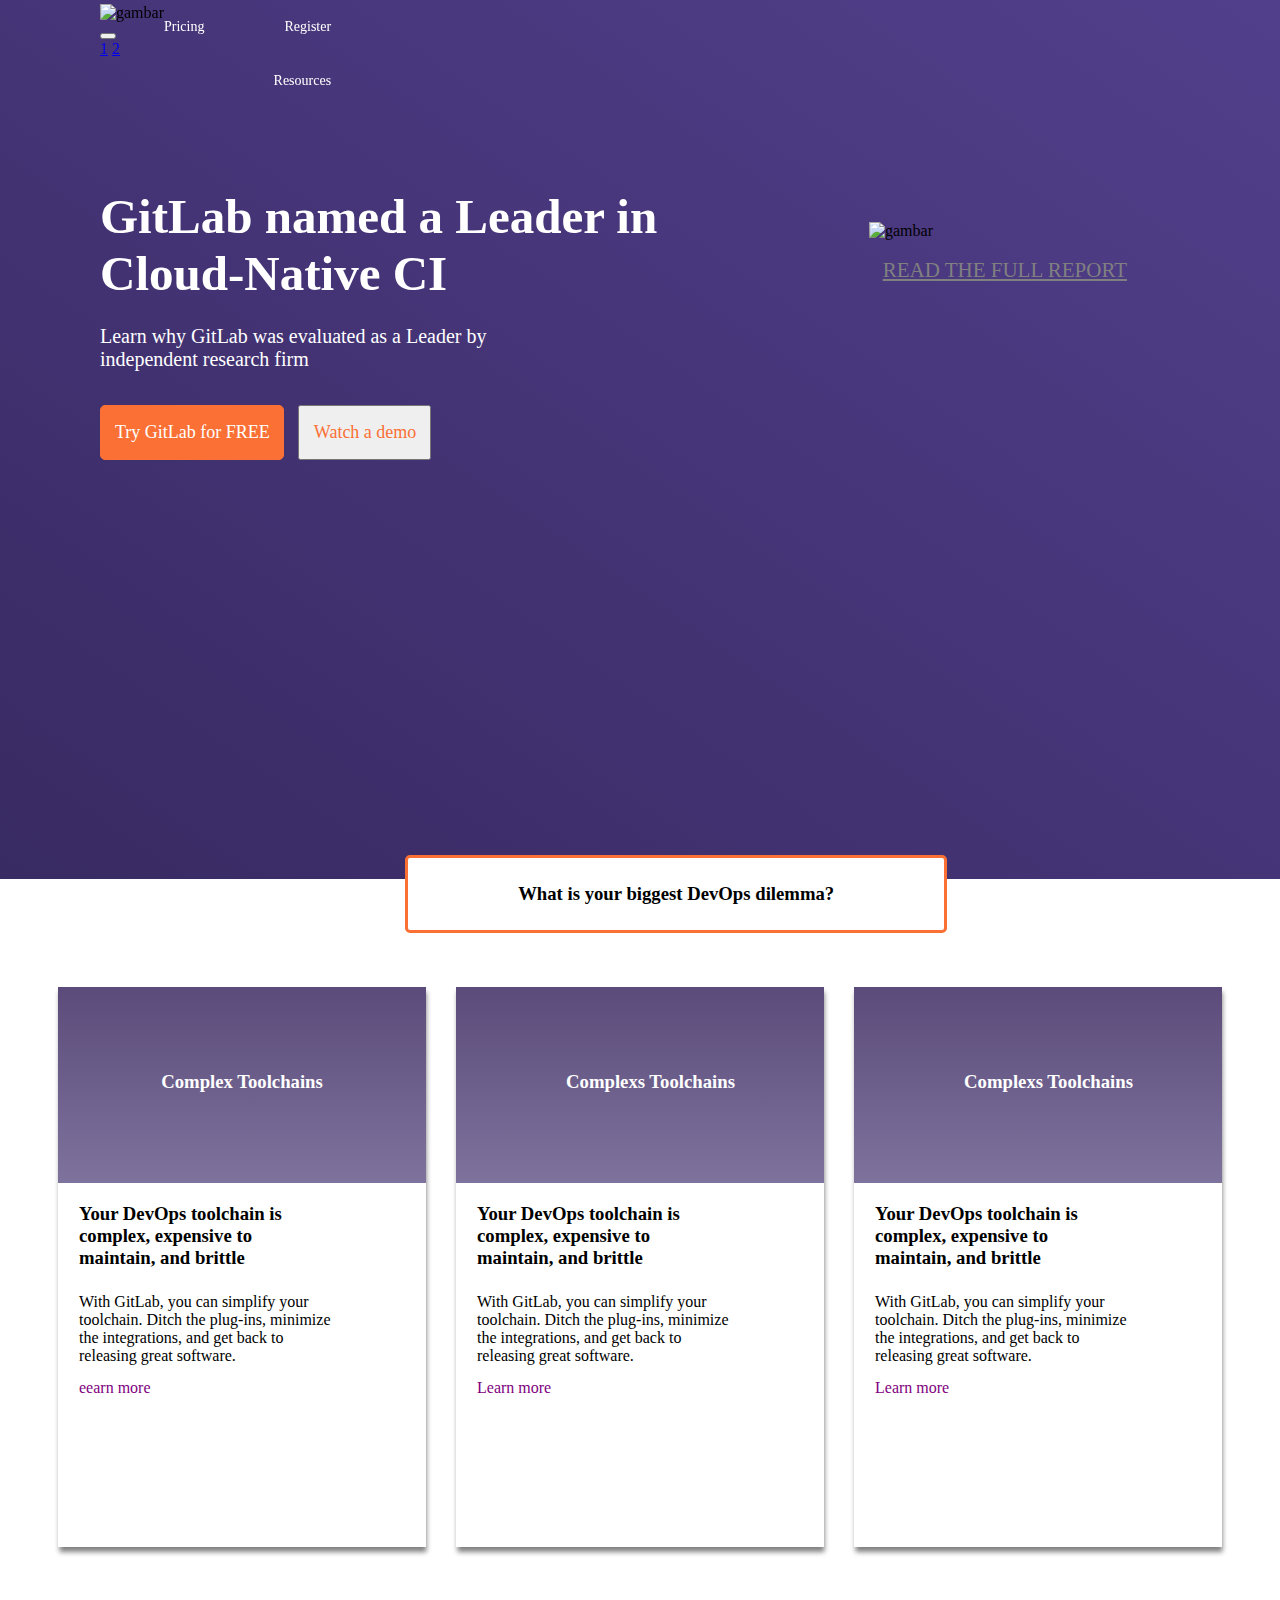
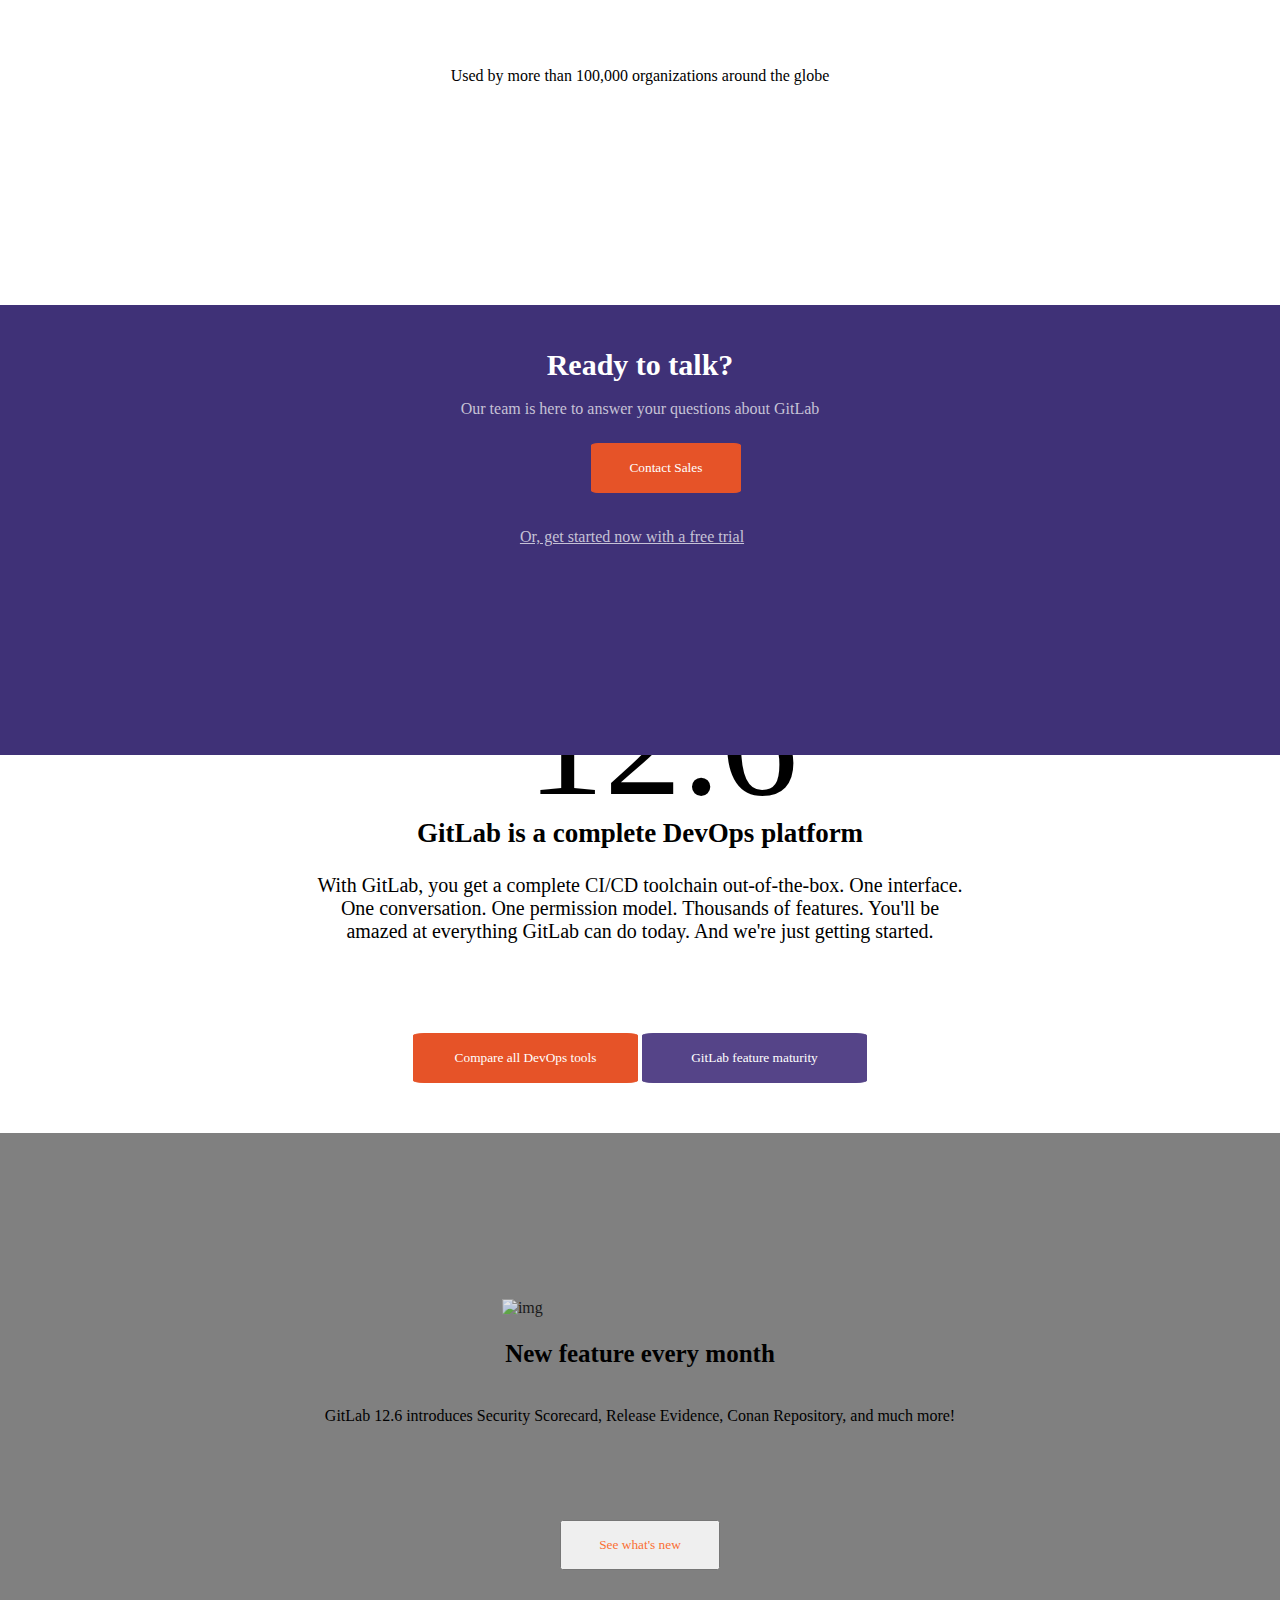
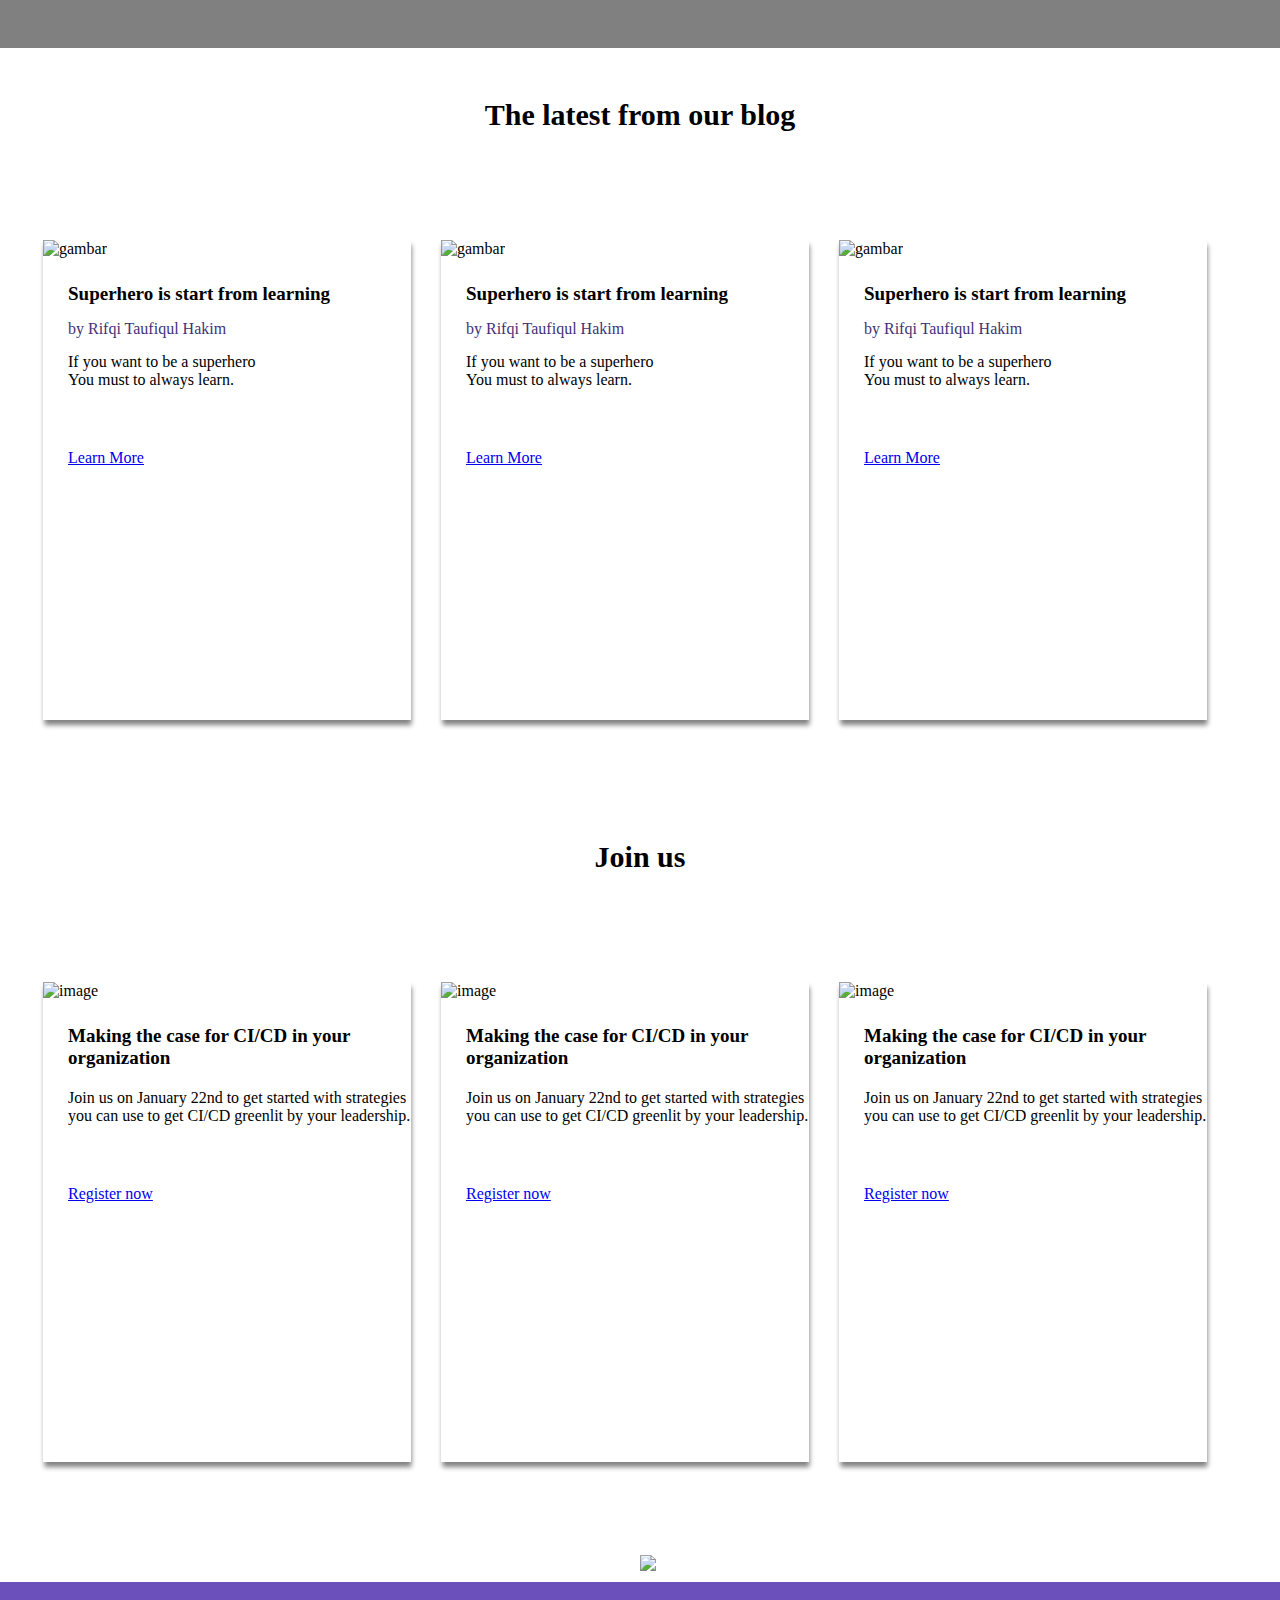
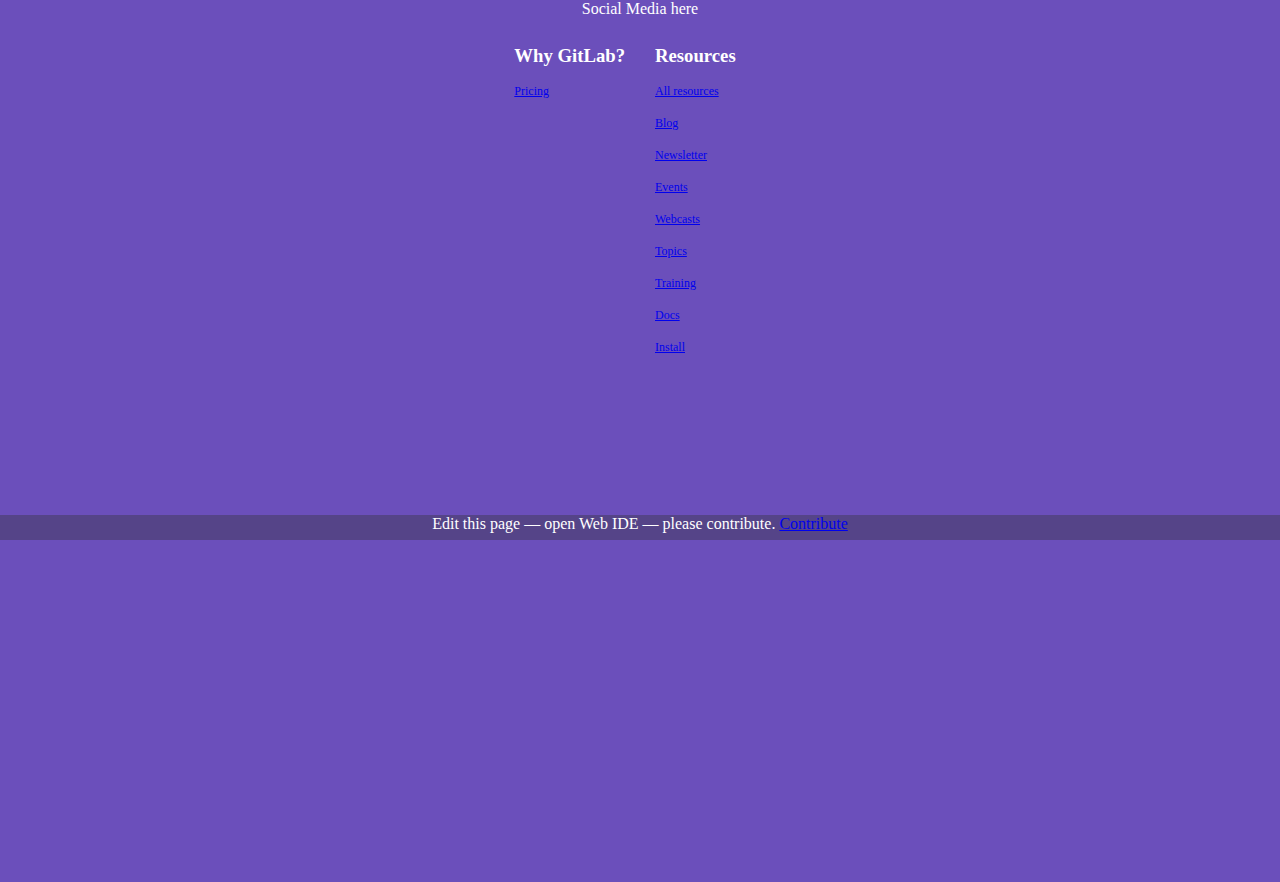
==== commit 754d97e4: "[Hakim]Register" ====
--- a/home.html
+++ b/home.html
@@ -1,7 +1,7 @@
 <!DOCTYPE html>
 <!--pengenalan ini html 5-->
 <html>
-<head>
+  <head>
     <link rel="shortcut icon" href="../images/logo.png" type="image/x-icon" />
     <title>My first template is likes gitlab</title>
     <link
@@ -16,9 +16,15 @@
       <div class="main-Nav">
         <div class="brand-Nav">
           <img src="../images/logo.png" alt="gambar" />
-
-          <li><a href="#">Register</a></li>
+          <li><a href="./register.html">Register</a></li>
           <li><a href="#">Pricing</a></li>
+          <div class="dropdown">
+            <button class="dropbtn"></button>
+            <div>
+              <a href="#" target="_blank">1</a>
+              <a href="#" target="_blank">2</a>
+            </div>
+          </div>
           <li><a href="#">Resources</a></li>
         </div>
       </div>
@@ -141,107 +147,13 @@
       <h3>GitLab is a complete DevOps platform</h3>
       <p>
         With GitLab, you get a complete CI/CD toolchain out-of-the-box. One
-        interface. <br /> One conversation. One permission model. Thousands of
-        features. You'll be <br /> amazed at everything GitLab can do today. And we're
-        just getting started.
+        interface. <br />
+        One conversation. One permission model. Thousands of features. You'll be
+        <br />
+        amazed at everything GitLab can do today. And we're just getting
+        started.
       </p>
-      <table id="table">
-        <thead>
-          <tr>
-            <td>Manage</td>
-            <td>Plan</td>
-            <td>Create</td>
-            <td>Verify</td>
-            <td>Package</td>
-            <td>Secure</td>
-            <td>Release</td>
-            <td>Configure</td>
-            <td>Monitor</td>
-            <td>Defend</td>
-          </tr>
-        </thead>
-        <tbody>
-          <tr>
-            <td>
-              <p>Since 2020 GitLab added :</p>
-              <a href="#">Audit Events</a>
-              <a href="#">Sub Groups</a>
-              <a href="#">DevOPS</a>
-            </td>
-            <td>
-              <p>Since 2020 GitLab added :</p>
-              <a href="#">Audit Events</a>
-              <a href="#">Sub Groups</a>
-              <a href="#">DevOPS</a>
-            </td>
-            <td>
-              <p>Since 2020 GitLab added :</p>
-              <a href="#">Audit Events</a>
-              <a href="#">Sub Groups</a>
-              <a href="#">DevOPS</a>
-            </td>
-            <td>
-              <p>Since 2020 GitLab added :</p>
-              <a href="#">Audit Events</a>
-              <a href="#">Sub Groups</a>
-              <a href="#">DevOPS</a>
-            </td>
-            <td>
-              <p>Since 2020 GitLab added :</p>
-              <a href="#">Audit Events</a>
-              <a href="#">Sub Groups</a>
-              <a href="#">DevOPS</a>
-            </td>
-            <td>
-              <p>Since 2020 GitLab added :</p>
-              <a href="#">Audit Events</a>
-              <a href="#">Sub Groups</a>
-              <a href="#">DevOPS</a>
-            </td>
-            <td>
-              <p>Since 2020 GitLab added :</p>
-              <a href="#">Audit Events</a>
-              <a href="#">Sub Groups</a>
-              <a href="#">DevOPS</a>
-            </td>
-            <td>
-              <p>Since 2020 GitLab added :</p>
-              <a href="#">Audit Events</a>
-              <a href="#">Sub Groups</a>
-              <a href="#">DevOPS</a>
-            </td>
-            <td>
-              <p>Since 2020 GitLab added :</p>
-              <a href="#">Audit Events</a>
-              <a href="#">Sub Groups</a>
-              <a href="#">DevOPS</a>
-            </td>
-            <td>
-              <p>Since 2020 GitLab added :</p>
-              <a href="#">Audit Events</a>
-              <a href="#">Sub Groups</a>
-              <a href="#">DevOPS</a>
-            </td>
-          </tr>
-        </tbody>
-      </table>
-      <table class="tabless">
-        <tbody>
-          <tr>
-            <td><img src="#" alt="gambar" /></td>
-            <td><img src="#" alt="gambar" /></td>
-            <td><img src="#" alt="gambar" /></td>
-            <td><img src="#" alt="gambar" /></td>
-            <td><img src="#" alt="gambar" /></td>
-            <td><img src="#" alt="gambar" /></td>
-            <td><img src="#" alt="gambar" /></td>
-            <td><img src="#" alt="gambar" /></td>
-            <td><img src="#" alt="gambar" /></td>
-            <td><img src="#" alt="gambar" /></td>
-          </tr>
-        </tbody>
-      </table>
-      <div class="center-position">
+      <div>
         <button class="btn-1">Compare all DevOps tools</button>
         <button class="btn-2">GitLab feature maturity</button>
       </div>
--- a/style/home.css
+++ b/style/home.css
@@ -375,13 +375,7 @@
   color: white;
 }
 
-.center-position {
-  margin-left: 30vw;
-  margin-top: 7vh;
-}
 /*end Main Section 3*/
-/*Table*/
-
 /*end Table*/
 /*end Section 3*/
 
@@ -549,3 +543,22 @@
   text-align: center;
 }
 /*end Footer*/
+
+
+/*Register*/
+/*Main Body*/
+#main-RegisterBody {
+  background-color: blue;
+  padding-top: 60px;
+  height: 91vh;
+}
+
+.nav-img img{
+  width: 3%;
+}
+
+.center-position {
+  text-align: center;
+}
+/*end Main Body*/
+/*end Register*/
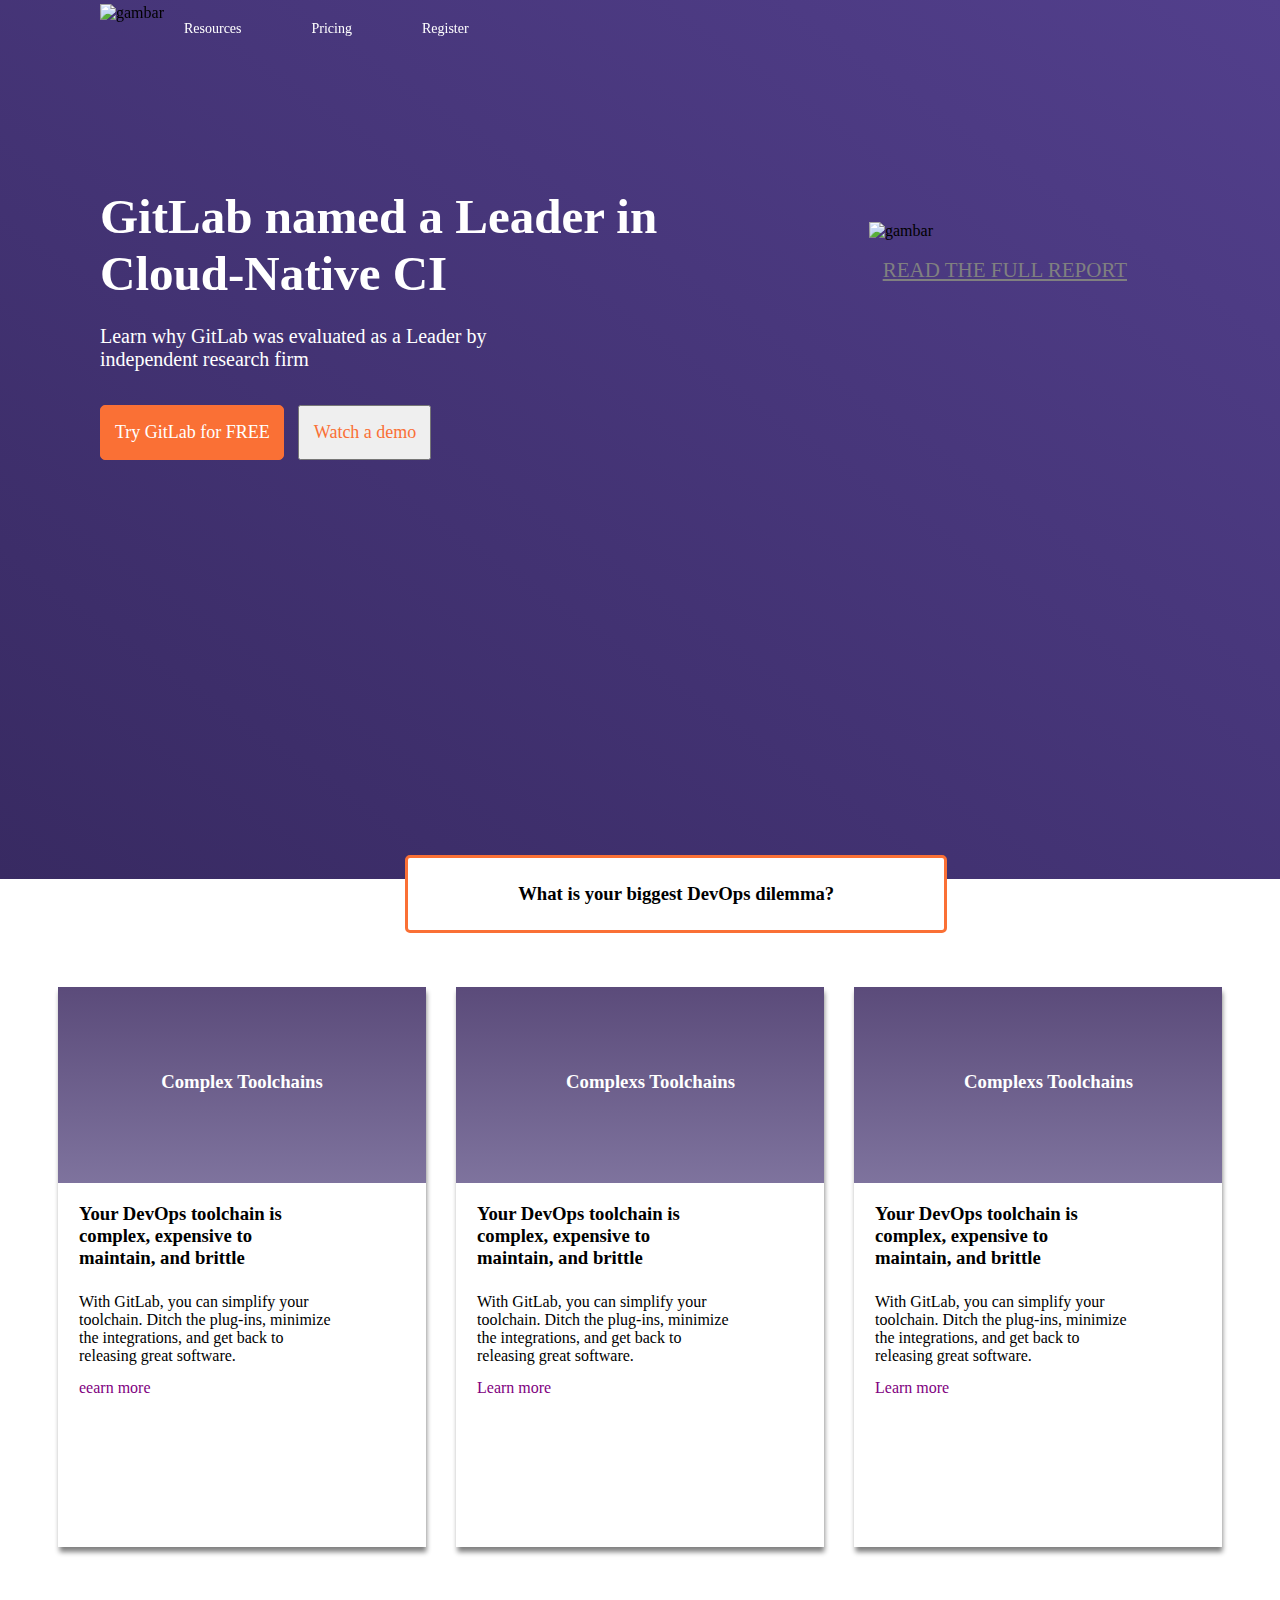
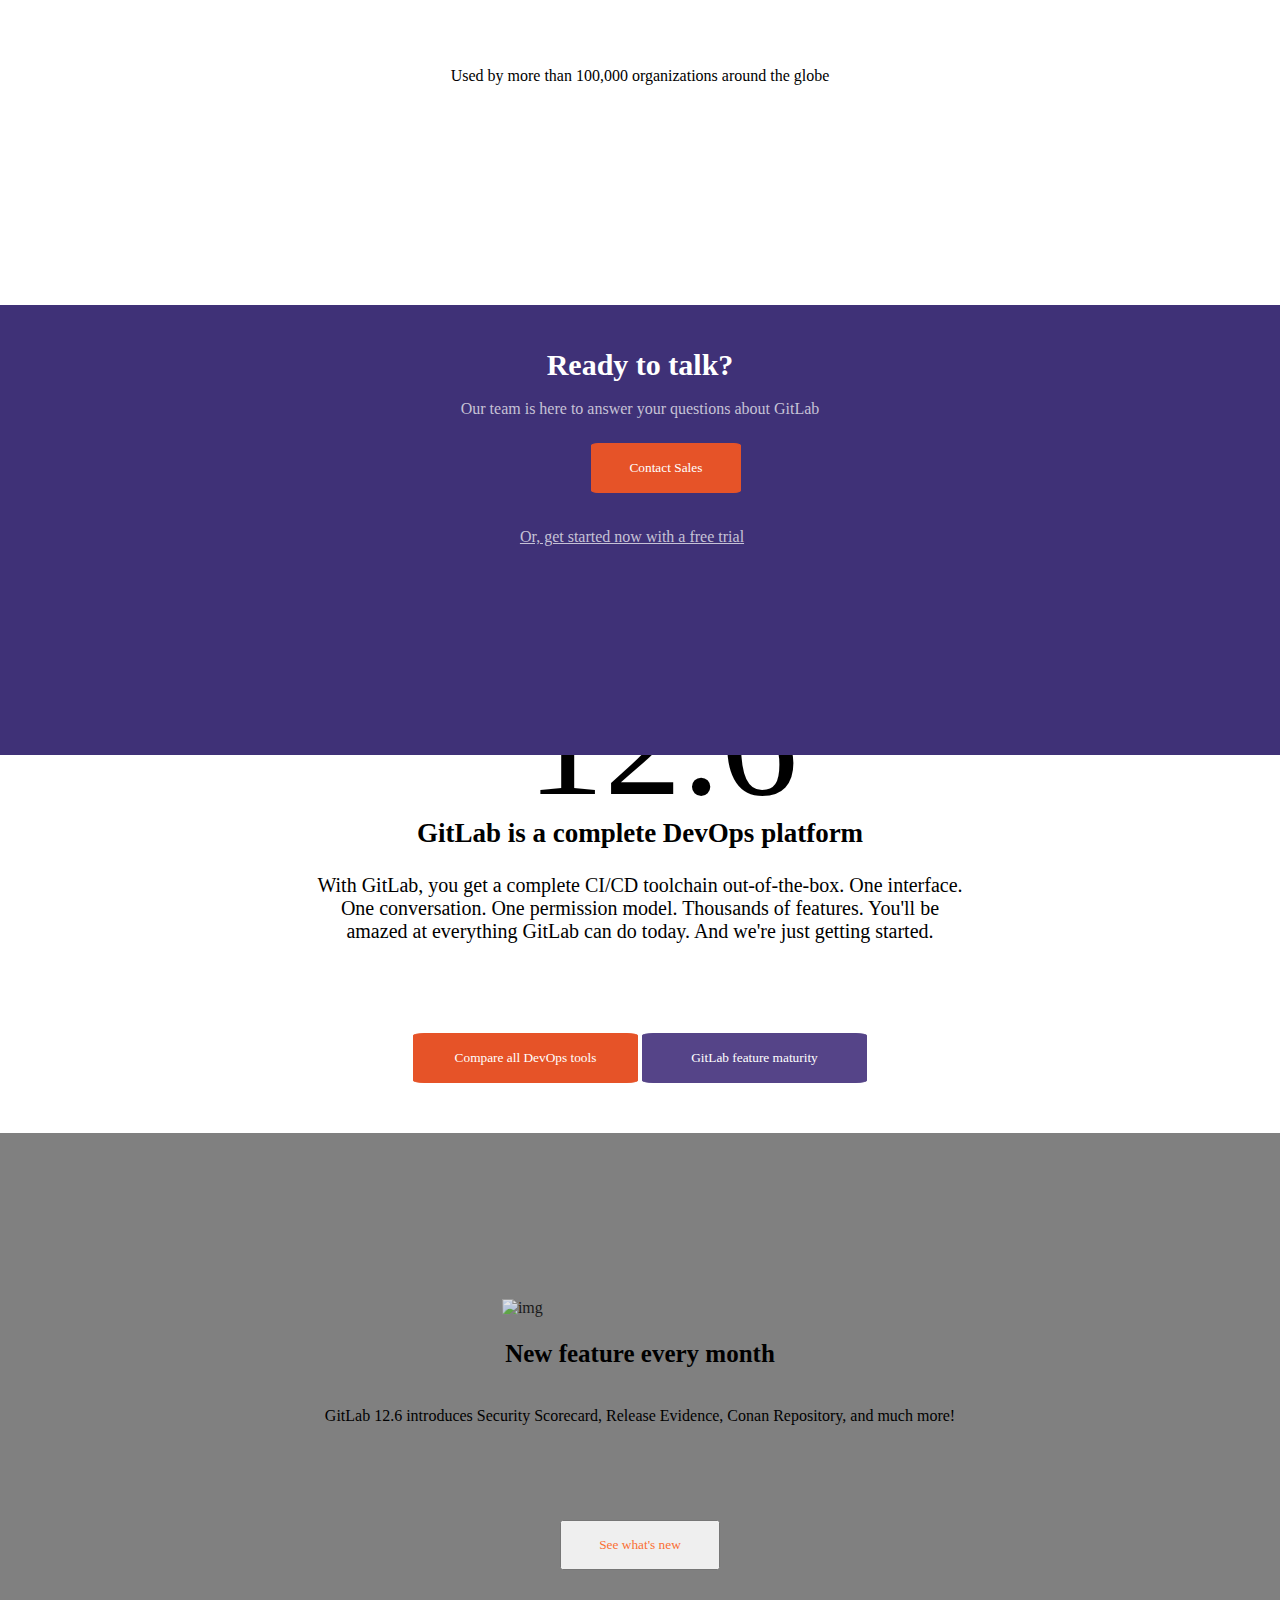
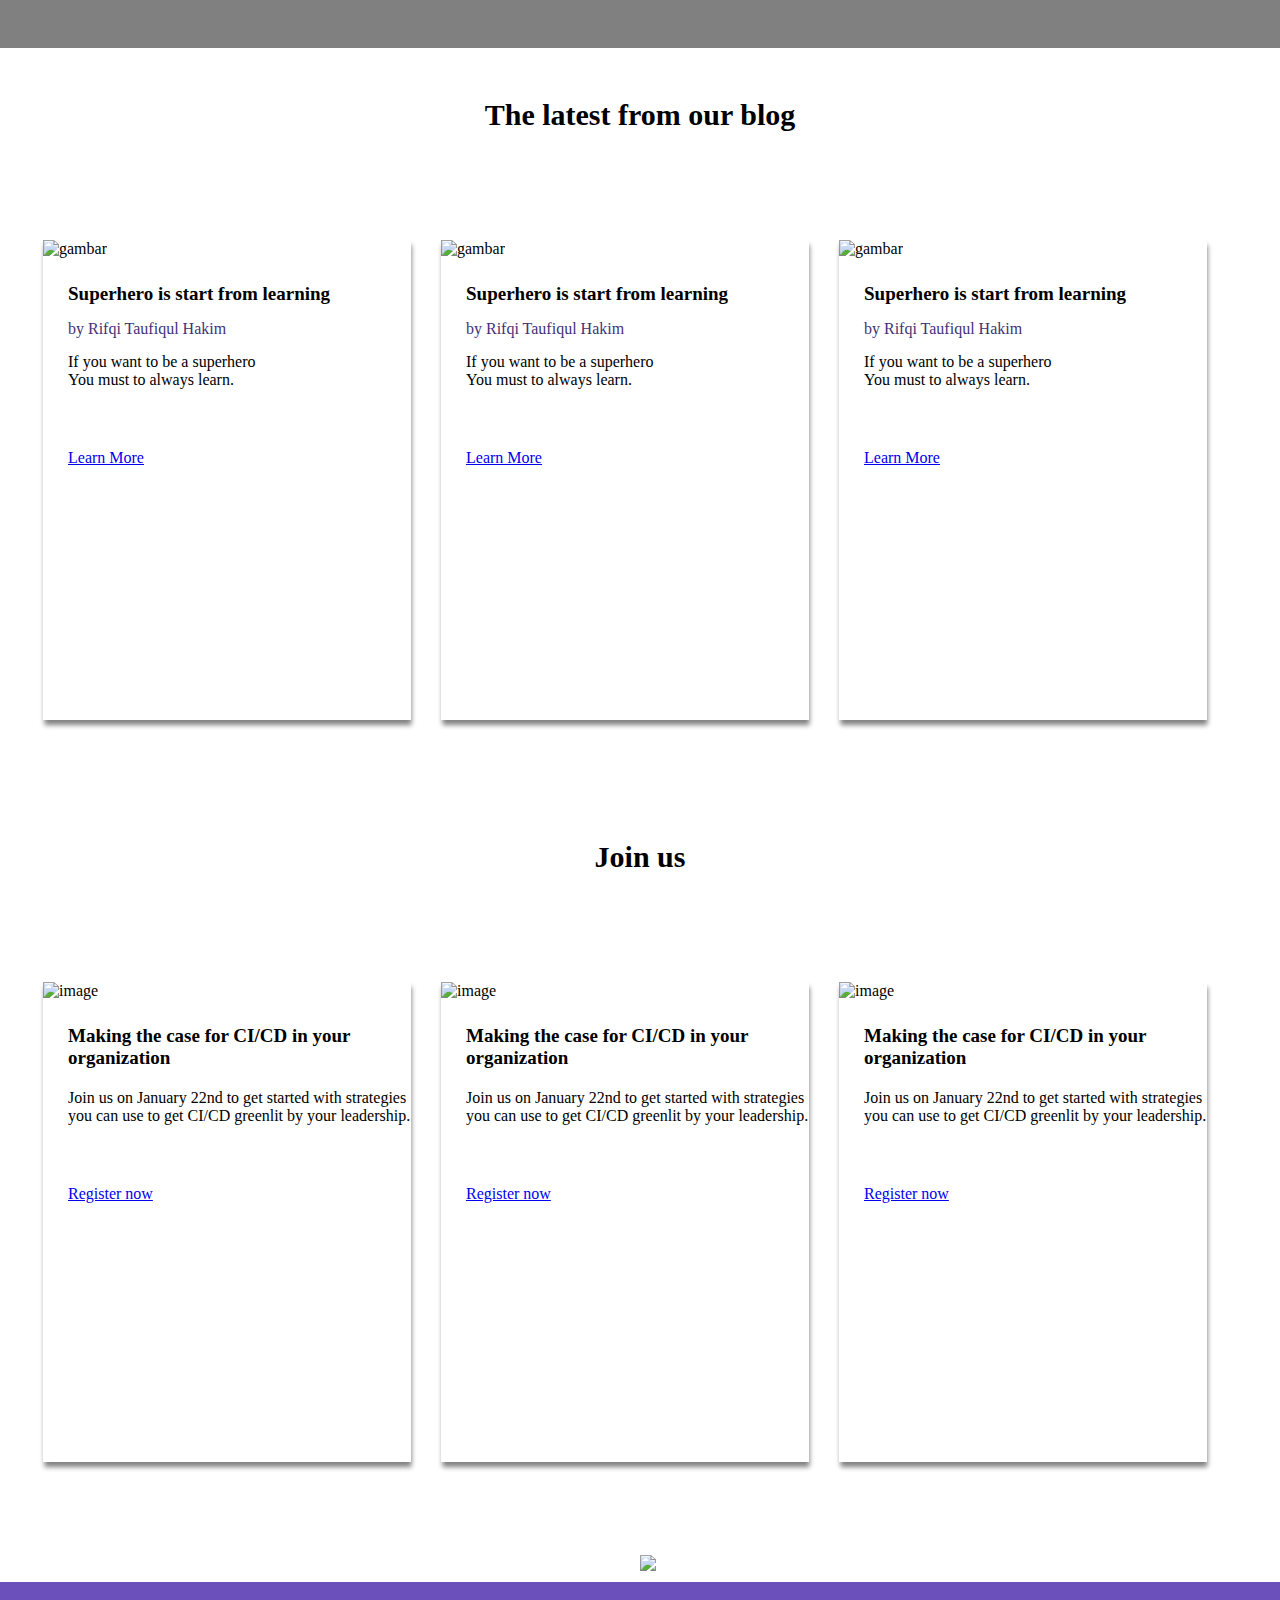
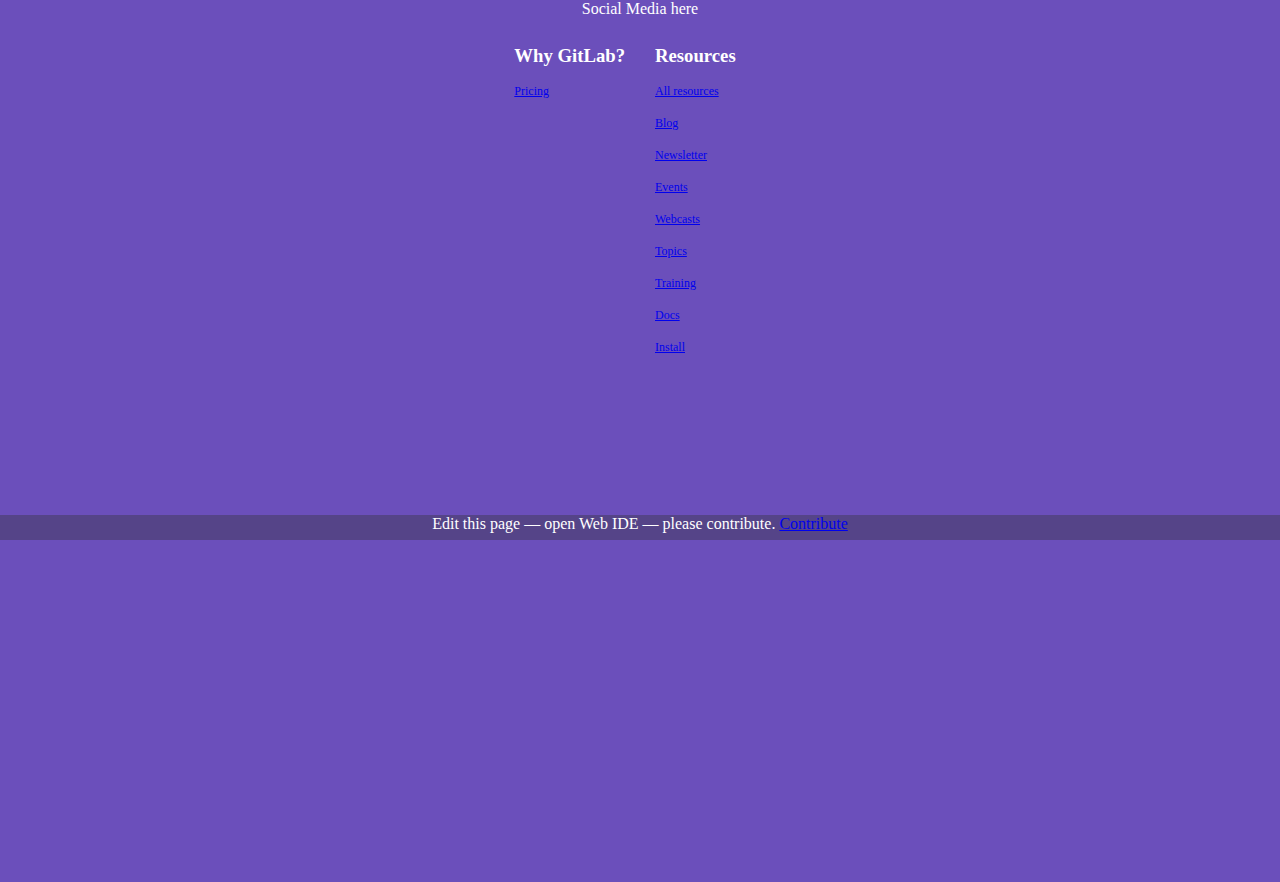
==== commit a9e37df9: "[HAKIM]new" ====
--- a/home.html
+++ b/home.html
@@ -18,14 +18,20 @@
           <img src="../images/logo.png" alt="gambar" />
           <li><a href="./register.html">Register</a></li>
           <li><a href="#">Pricing</a></li>
-          <div class="dropdown">
-            <button class="dropbtn"></button>
-            <div>
-              <a href="#" target="_blank">1</a>
-              <a href="#" target="_blank">2</a>
+          <li><a href="#" name="resources">Resources</a></li>
+          <div class="thispadding">
+            <p>
+            </p>
+            <div class="dropdown">
+              <a href="#">Community</a>
+              <a href="#">Get Started</a>
+              <a href="#">Install GitLab</a>
+              <a href="#">Upcoming events</a>
+              <a href="#">Is GitLab any good?</a>
+              <a href="#">Customer case studies</a>
+              <a href="#">GitLab docs</a>
             </div>
           </div>
-          <li><a href="#">Resources</a></li>
         </div>
       </div>
       <div id="main-HeaderBanner">
@@ -287,5 +293,6 @@
       </div>
     </footer>
     <script src="./javascript/navbar.js"></script>
+    <script src="./javascript/dropdown.js"></script>
   </body>
 </html>
--- a/style/home.css
+++ b/style/home.css
@@ -43,8 +43,7 @@
   /*display: inline;*/
   float: right;
   margin-right: 30px;
-  padding-right: 50px;
-  padding-top: 13px;
+  margin-top: 15px;
   list-style-type: none;
 }
 
@@ -52,7 +51,45 @@
   color: white;
   font-size: 14px;
   text-decoration: none;
-}
+  padding-right: 20px;
+  padding-top: 13px;
+  padding-bottom: 13px;
+  padding-left: 20px;
+}
+
+.brand-Nav li a:hover {
+  border: 1px solid #3f3177;
+  background-color: #453477;
+  border-radius: 5px;
+}
+
+.brandNav li ul {
+  visibility: hidden;
+  display: none;
+  opacity: 0;
+}
+
+.dropdown {
+  visibility: hidden;
+  position: relative;
+  background-color: white;
+  width: 17.5vw;
+  height: 50vh;
+  top: 28px;
+  border: 0.5px none;
+  border-radius: 5px;
+  padding-top: 1px;
+}
+
+.dropdown a {
+  color: blue;
+  font-size: 14.5px;
+  display: flex;
+  margin-top: 20px;
+  margin-left: 30px;
+  text-decoration: none;
+}
+
 /*end Navigation*/
 /*Banner*/
 #main-HeaderBanner {
